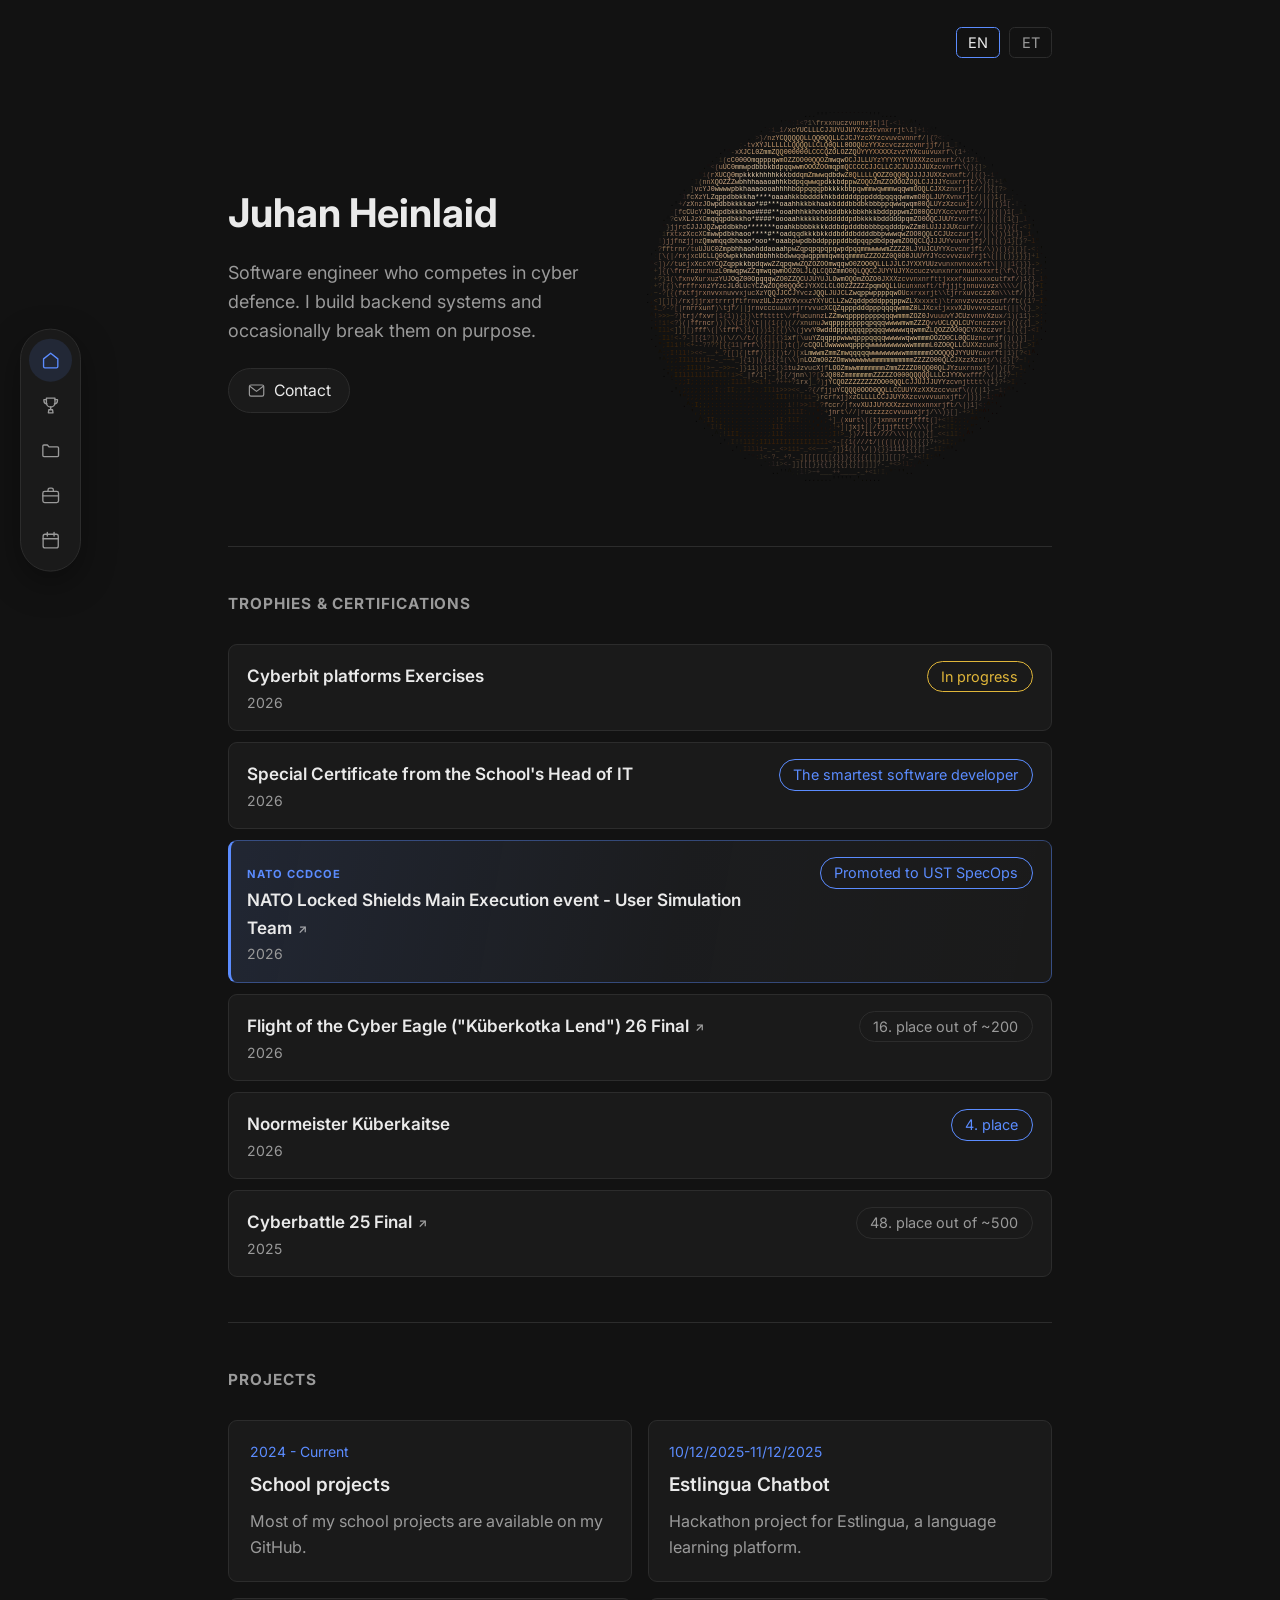
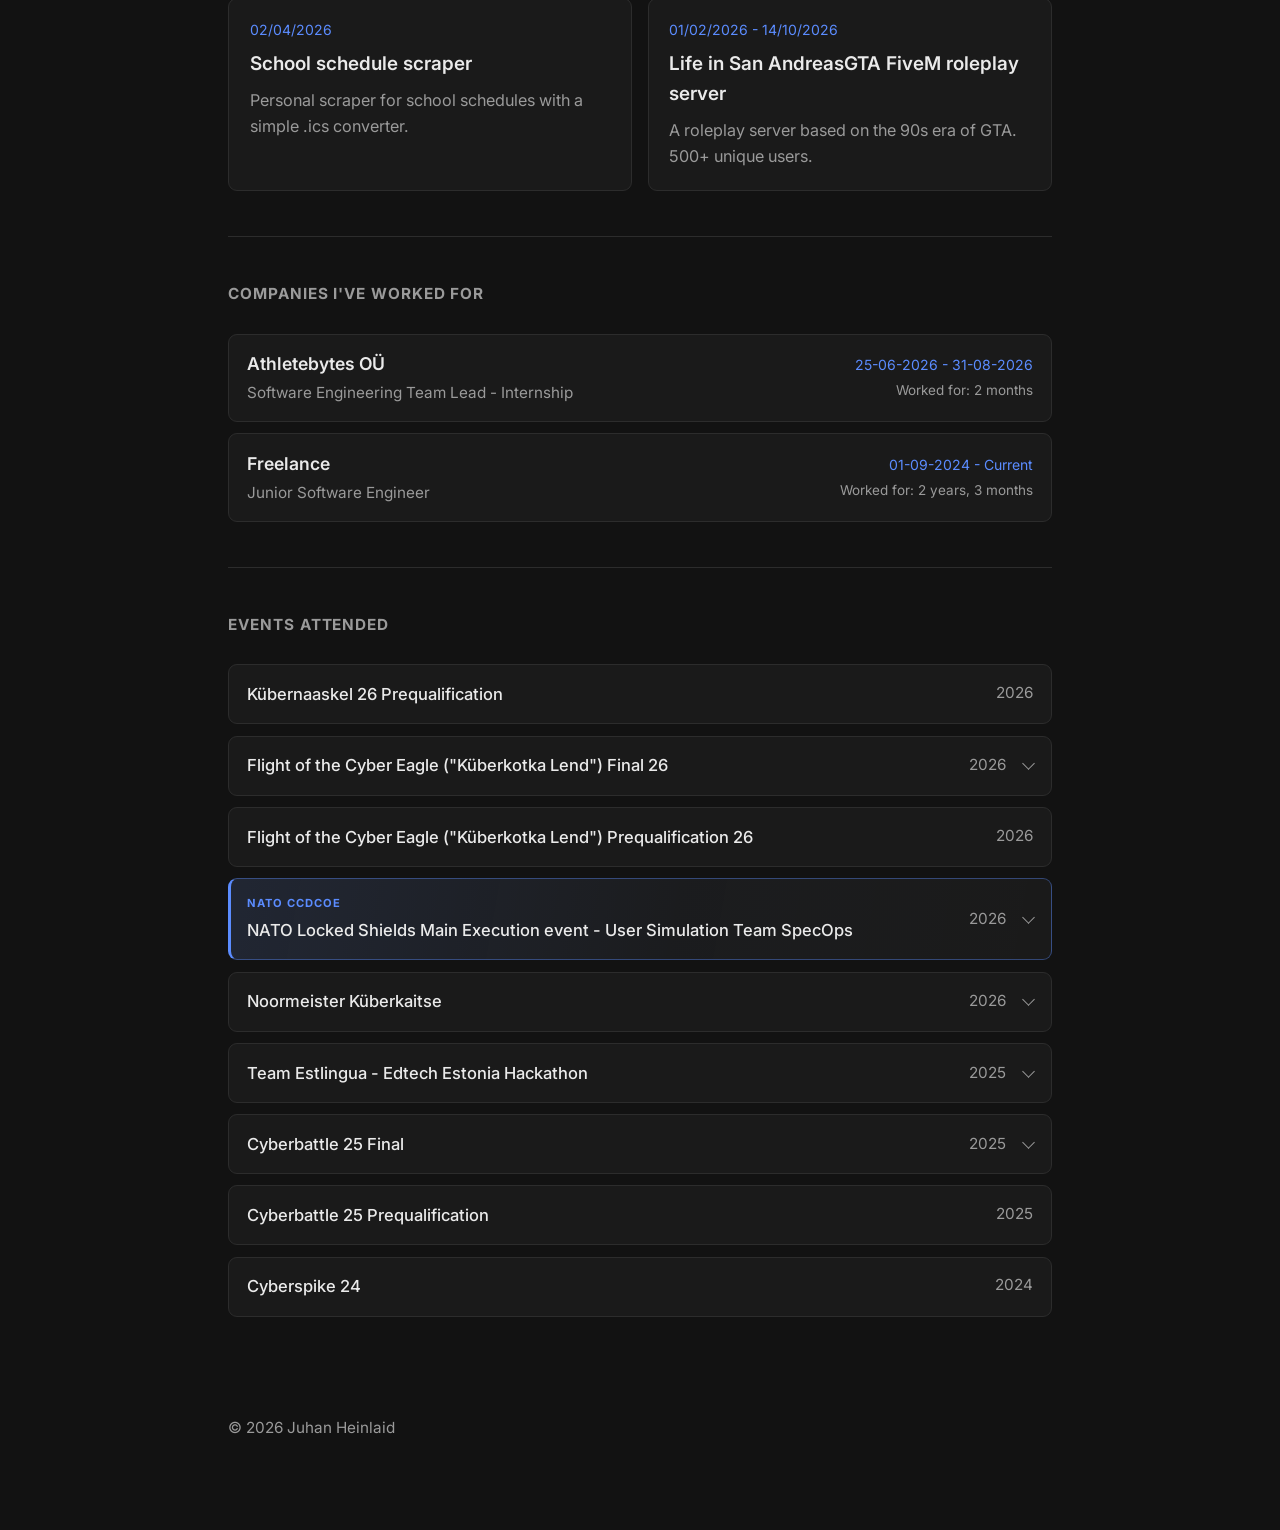
==== index.html @ 14b5ee4d "chore: Reorganizing the page for more appeal" ====
<!DOCTYPE html>
<html lang="en" id="html-root">
<head>
<meta charset="UTF-8">
<meta name="viewport" content="width=device-width, initial-scale=1.0">
<title>Juhan H Portfolio</title>
<link rel="preconnect" href="https://fonts.googleapis.com">
<link rel="preconnect" href="https://fonts.gstatic.com" crossorigin>
<link href="https://fonts.googleapis.com/css2?family=Inter:wght@400;500;600;700&display=swap" rel="stylesheet">
<link rel="stylesheet" href="style.css">
</head>
<body>

<nav class="rail" id="rail" aria-label="Sections">
  <a class="rail-link" id="rail-home" href="#sec-top" data-target="sec-top">
    <svg viewBox="0 0 24 24" fill="none" stroke="currentColor" stroke-width="1.5" stroke-linecap="round" stroke-linejoin="round" aria-hidden="true"><path d="M4 10.4 12 4l8 6.4V19a1.5 1.5 0 0 1-1.5 1.5h-13A1.5 1.5 0 0 1 4 19z"/></svg>
  </a>
  <a class="rail-link" id="rail-trophies" href="#sec-trophies" data-target="sec-trophies">
    <svg viewBox="0 0 24 24" fill="none" stroke="currentColor" stroke-width="1.5" stroke-linecap="round" stroke-linejoin="round" aria-hidden="true"><path d="M7.2 4h9.6v5.1a4.8 4.8 0 0 1-9.6 0z"/><path d="M7.2 5.6H4.4v1.3a3.4 3.4 0 0 0 3.4 3.4M16.8 5.6h2.8v1.3a3.4 3.4 0 0 1-3.4 3.4"/><path d="M12 13.9v3.1M9.4 20.4l.5-3.4h4.2l.5 3.4z"/></svg>
  </a>
  <a class="rail-link" id="rail-projects" href="#sec-projects" data-target="sec-projects">
    <svg viewBox="0 0 24 24" fill="none" stroke="currentColor" stroke-width="1.5" stroke-linecap="round" stroke-linejoin="round" aria-hidden="true"><path d="M3.2 7.2A1.2 1.2 0 0 1 4.4 6h3.9l1.8 2.2h9.5a1.2 1.2 0 0 1 1.2 1.2v8.4a1.2 1.2 0 0 1-1.2 1.2H4.4a1.2 1.2 0 0 1-1.2-1.2z"/></svg>
  </a>
  <a class="rail-link" id="rail-companies" href="#sec-companies" data-target="sec-companies">
    <svg viewBox="0 0 24 24" fill="none" stroke="currentColor" stroke-width="1.5" stroke-linecap="round" stroke-linejoin="round" aria-hidden="true"><rect x="3.2" y="7.6" width="17.6" height="12.6" rx="2"/><path d="M9 7.6V6a2 2 0 0 1 2-2h2a2 2 0 0 1 2 2v1.6M3.2 12.6h17.6"/></svg>
  </a>
  <a class="rail-link" id="rail-events" href="#sec-events" data-target="sec-events">
    <svg viewBox="0 0 24 24" fill="none" stroke="currentColor" stroke-width="1.5" stroke-linecap="round" stroke-linejoin="round" aria-hidden="true"><rect x="3.5" y="5.2" width="17" height="15.3" rx="2.2"/><path d="M3.5 10.2h17M8.2 3.2v4M15.8 3.2v4"/></svg>
  </a>
</nav>

<div class="wrap">
  <div class="lang-switch">
    <button id="btn-en" class="active" onclick="setLang('en')">EN</button>
    <button id="btn-et" onclick="setLang('et')">ET</button>
  </div>

  <header id="sec-top">
    <div class="header-text">
      <h1 id="name">Juhan Heinlaid</h1>
      <p id="bio"></p>
      <a id="header-email" href="mailto:jheinlaid@proton.me">
        <svg viewBox="0 0 24 24" fill="none" stroke="currentColor" stroke-width="1.5" stroke-linecap="round" stroke-linejoin="round" aria-hidden="true"><rect x="3" y="5" width="18" height="14" rx="2"/><path d="m4 7 8 6 8-6"/></svg>
        Contact
      </a>
    </div>
    <pre class="pluto" id="pluto-art" aria-hidden="true"></pre>
  </header>

  <section id="sec-trophies">
    <h2 id="label-trophies"></h2>
    <div class="trophy-list" id="trophies"></div>
  </section>

  <section id="sec-projects">
    <h2 id="label-projects"></h2>
    <div class="project-grid" id="projects"></div>
  </section>

  <section id="sec-companies">
    <h2 id="label-companies"></h2>
    <div class="company-list" id="companies"></div>
  </section>

  <section id="sec-events">
    <h2 id="label-events"></h2>
    <ul class="event-list" id="events"></ul>
  </section>

  <footer>
    <span id="footer-text"></span>
  </footer>
</div>

<script src="pluto-art.js"></script>
<div class="hover-preview" id="hover-preview"></div>

<div class="modal-overlay" id="modal-overlay">
  <div class="modal-box">
    <button class="modal-close" id="modal-close" aria-label="Close">&times;</button>
    <div class="date" id="modal-date"></div>
    <h3 id="modal-title"></h3>
    <div class="tag-row" id="modal-tags"></div>
    <p id="modal-details"></p>
    <div class="modal-shots" id="modal-shots" hidden></div>
    <div class="modal-discord" id="modal-discord" hidden>
      <div class="discord-heading">
        <div>
          <h4 id="label-discord"></h4>
          <p id="discord-status" class="discord-status">Loading server status...</p>
        </div>
        <span class="discord-live" id="discord-live"><span class="status-dot"></span> LIVE</span>
      </div>
      <div class="discord-stats" aria-live="polite">
        <div class="discord-stat">
          <span class="discord-stat-label" id="label-members"></span>
          <strong id="discord-members">--</strong>
        </div>
        <div class="discord-stat">
          <span class="discord-stat-label" id="label-online"></span>
          <strong id="discord-online">--</strong>
        </div>
      </div>
      <a class="discord-join" id="discord-join" href="#" target="_blank" rel="noopener" hidden></a>
    </div>
    <div class="modal-links">
      <a href="#" class="modal-link" id="modal-link" target="_blank" rel="noopener"></a>
      <a href="#" class="modal-link" id="modal-ucp-link" target="_blank" rel="noopener" style="display:none"></a>
    </div>
  </div>
</div>

<script>
const content = {
  en: {
    bio: "Software engineer who competes in cyber defence. I build backend systems and occasionally break them on purpose.",
    labels: {
      projects: "Projects",
      menu: "Sections",
      home: "Home",
      discord: "Life in San Andreas Discord",
      members: "Members",
      online: "Online now",
      joinDiscord: "Join the Discord ->",
      events: "Events attended",
      tags: "Tags:",
      trophies: "Trophies & certifications",
      companies: "Companies I've worked for",
      workedFor: "Worked for",
      year: "year",
      years: "years",
      month: "month",
      months: "months",
      lessThanMonth: "Less than a month"
    },
    projects: [
      { date: "2024 - Current", name: "School projects", desc: "Most of my school projects are available on my GitHub.",
        preview: "Click here to learn more",
        details: "Check out my GitHub for a list of my school projects, which range from web apps to C# applications and much more.",
        tags: ["C#", "ASP.NET", "MAUI", "JavaScript","HTML", "MariaDB", "SQL"],
        link: "https://github.com/pluuto960" },

      { date: "10/12/2025-11/12/2025", name: "Estlingua Chatbot", desc: "Hackathon project for Estlingua, a language learning platform.",
        preview: "Click here to learn more",
        details: "A project I worked on during a hackathon for Estlingua, a language learning platform. We built a chatbot that helps users practice their language skills in a conversational manner.",
        tags: ["AI", "Chatbot", "Hackathon"],
        link: "" },

      { date: "02/04/2026", name: "School schedule scraper", desc: "Personal scraper for school schedules with a simple .ics converter.",
        preview: "Click here to learn more",
        details: "A personal project where I built a scraper to extract school schedules and convert them into .ics format for easy calendar integration. For privacy reasons, I cannot provide a link to the project.",
        tags: ["C#", "HTML", "Playwright", "Web Scraping"],
        images: ["images/scraper-1.png", "images/scraper-2.png", "images/scraper-3.png"],
        link: "" },
      { date: "01/02/2026 - 14/10/2026", name: "Life in San AndreasGTA FiveM roleplay server", desc: "A roleplay server based on the 90s era of GTA. 500+ unique users. ",
        preview: "Click here to learn more",
        details: "A roleplay server based on the 90s era of GTA. With over 100+ custom scripts and a whopping 500+ playerbase. This server was made to create a experience not seen before in the Estonian GTA roleplay community. The server is still in development and is currently in closed beta.",
        tags: ["Lua", "SQL", "ESX", "FiveM", "Webmin", "HeidiSQL", "MariaDB", "Json", "IaaS"],
        link: "", ucpLink: "https://lsarp.ee", discord: true }
    ],
    events: [
      { name: "Cyberspike 24", date: "2024",
        details: "" },
      { name: "Cyberbattle 25 Prequalification", date: "2025",
        details: "" },
      { name: "Cyberbattle 25 Final", date: "2025",
        details: "Finished in 48th place in the final. <a href=\"https://ctftech.com/telia-cyber-battle-of-estonia-x-cyberspike-2025-delivered-excitement-and-top-level-competition/\" target=\"_blank\" rel=\"noopener\">Event write-up<span class=\"ext\" aria-hidden=\"true\">&#8599;</span></a>" },
      { name: "Team Estlingua - Edtech Estonia Hackathon", date: "2025",
        details: "Built the Estlingua chatbot with the team during the hackathon - see the project above." },
      { name: "Noormeister Küberkaitse", date: "2026",
        details: "The competition ran over two days. 10 teams took part in both the attack day and the defence day. Internet access was allowed on the attack day, while the defence day simulated a \"blackout\" situation. My classmate and I - both of us developers by training - <strong>finished in 4th place</strong>. Our school only covers cyber security at a minimal level, so we were really happy with how much we had taught ourselves for this competition and how well we managed to put it into practice. (And with how we schooled the students from the other Tallinn school :D)" },
      { name: "NATO Locked Shields Main Execution event - User Simulation Team SpecOps", date: "2026",
        featured: true, badge: "NATO CCDCOE",
        details: "Took part in the main execution event as part of the User Simulation Team and was promoted to UST SpecOps. <a href=\"https://ccdcoe.org/exercises/locked-shields/\" target=\"_blank\" rel=\"noopener\">Official site<span class=\"ext\" aria-hidden=\"true\">&#8599;</span></a>" },
      { name: "Flight of the Cyber Eagle (\"Küberkotka Lend\") Prequalification 26", date: "2026",
        details: "" },
      { name: "Flight of the Cyber Eagle (\"Küberkotka Lend\") Final 26", date: "2026",
        details: "Finished in 16th place in the final. <a href=\"https://www.cr14.ee/et/insights/the-eagle-has-landed-cr14-hosts-first-ever-flight-of-the-cyber-eagle-finale/\" target=\"_blank\" rel=\"noopener\">Event write-up<span class=\"ext\" aria-hidden=\"true\">&#8599;</span></a>" },
      { name: "Kübernaaskel 26 Prequalification", date: "2026",
        details: "" }
    ],
    trophies: [
      { year: "2025", name: "Cyberbattle 25 Final", result: "48. place out of ~500",
        link: "https://ctftech.com/telia-cyber-battle-of-estonia-x-cyberspike-2025-delivered-excitement-and-top-level-competition/" },
      { year: "2026", name: "Noormeister Küberkaitse", result: "4. place" },
      { year: "2026", name: "Flight of the Cyber Eagle (\"Küberkotka Lend\") 26 Final", result: "16. place out of ~200",
        link: "https://www.cr14.ee/et/insights/the-eagle-has-landed-cr14-hosts-first-ever-flight-of-the-cyber-eagle-finale/" },
      { year: "2026", name: "NATO Locked Shields Main Execution event - User Simulation Team", result: "Promoted to UST SpecOps", highlight: true, featured: true, badge: "NATO CCDCOE",
        link: "https://ccdcoe.org/exercises/locked-shields/" },
      { year: "2026", name: "Special Certificate from the School's Head of IT", result: "The smartest software developer", highlight: true },
      { year: "2026", name: "Cyberbit platforms Exercises", result: "In progress", pending: true }
    ],
    companies: [
      { name: "Freelance", role: "Junior Software Engineer", period: "01-09-2024 - Current", startDate: "2024-09-01" },
      { name: "Athletebytes OÜ", role: "Software Engineering Team Lead - Internship", period: "25-06-2026 - 31-08-2026", startDate: "2026-06-25", endDate: "2026-08-31" }
    ],
    footer: "© 2026 Juhan Heinlaid"
  },
  et: {
    bio: "Tarkvaraarendaja, kes võistleb küberkaitses. Ehitan backend süsteeme ja aeg-ajalt lõhun neid meelega.",
    labels: {
      projects: "Projektid",
      menu: "Sektsioonid",
      home: "Avaleht",
      discord: "Life in San Andreas Discord",
      members: "Liikmed",
      online: "Hetkel online",
      joinDiscord: "Liitu Discordiga ->",
      events: "Osaletud üritused",
      tags: "Sildid:",
      trophies: "Auhinnad ja sertifikaadid",
      companies: "Ettevõtted, kus olen töötanud",
      workedFor: "Töötanud",
      year: "aasta",
      years: "aastat",
      month: "kuu",
      months: "kuud",
      lessThanMonth: "Alla kuu"
    },
    projects: [
      { date: "2024 - Praegu", name: "Kooliprojektid", desc: "Enamik minu kooliprojekte on saadaval minu GitHubis.",
        preview: "Vajuta siia, et rohkem teada saada.",
        details: "Vaata minu GitHubi, kust leiad nimekirja minu kooliprojektidest, mis ulatuvad veebirakendustest C# rakendusteni ja veel palju muud.",
        tags: ["C#", "ASP.NET", "MAUI", "JavaScript","HTML", "MariaDB", "SQL"],
        link: "https://github.com/pluuto960" },

      { date: "10/12/2025-11/12/2025", name: "Estlingua vestlusrobot", desc: "Häkatoni projekt Estlingua jaoks, mis on keeleõppe platvorm.",
        preview: "Vajuta siia, et rohkem teada saada",
        details: "Projekt, millega töötasin häkatonil Estlingua jaoks, mis on keeleõppe platvorm. Ehitasime vestlusroboti, mis aitab kasutajatel harjutada oma keeleoskust vestluse vormis.",
        tags: ["AI", "Vestlusrobot", "Häkaton"],
        link: "" },

      { date: "02/04/2026", name: "Kooli tunniplaani scraper", desc: "Isiklik andmekraapija kooli tunniplaanide jaoks koos lihtsa .ics konverteriga.",
        preview: "Vajuta siia, et rohkem teada saada",
        details: "Isiklik projekt, kus ehitasin rakenduse kooli tunniplaanide väljavõtmiseks ja nende teisendamiseks .ics formaati, et need oleks lihtne kalendrisse lisada. Privaatsuse tõttu ei saa ma projekti linki jagada.",
        tags: ["C#", "HTML", "Playwright", "Veebi Scraper"],
        images: ["images/scraper-1.png", "images/scraper-2.png", "images/scraper-3.png"],
        link: "" },
      { date: "01/02/2026 - 14/10/2026", name: "Life in San Andreas GTA FiveM rollimänguserver", desc: "Rollimänguserver, mis põhineb GTA 90ndate ajastul. 500+ kasutajat.",
        preview: "Vajuta siia, et rohkem teada saada",
        details: "Rollimänguserver, mis põhineb GTA 90ndate ajastul. Üle 100 kohandatud skriptiga ja tervelt 500+ mängijaga kogukonnaga. Server loodi, et pakkuda kogemust, mida Eesti GTA rollimängu kogukonnas varem nähtud pole. Server on endiselt arenduses ja praegu suletud beetatestis.",
        tags: ["Lua", "SQL", "ESX", "FiveM", "Webmin", "HeidiSQL", "MariaDB", "Json", "Iaas"],
        link: "", ucpLink: "https://lsarp.ee", discord: true }
    ],
    events: [
      { name: "Cyberspike 24", date: "2024",
        details: "" },
      { name: "Cyberbattle 25 eelvoor", date: "2025",
        details: "" },
      { name: "Cyberbattle 25 finaal", date: "2025",
        details: "Saavutasin finaalis 48. koha. <a href=\"https://ctftech.com/telia-cyber-battle-of-estonia-x-cyberspike-2025-delivered-excitement-and-top-level-competition/\" target=\"_blank\" rel=\"noopener\">Ülevaade üritusest<span class=\"ext\" aria-hidden=\"true\">&#8599;</span></a>" },
      { name: "Team Estlingua - Edtech Estonia häkaton", date: "2025",
        details: "Ehitasime meeskonnaga häkatonil Estlingua vestlusroboti - vaata projekti ülalpool." },
      { name: "Noormeister Küberkaitse", date: "2026",
        details: "Võistlus koosnes kahest päevast. 10 Tiimi võtsid osa nii ründepäeval kui ka kaitsepäeval. Ründepäeval oli lubatud interneti kasutamine, kuid kaitsepäeval simuleeriti \"blackout\" olukorda. Mina ja mu kursusekaaslane kes on hariduselt arendajad <strong>saavutasime 4. koha</strong>. Kuna koolis me küberturvet õpime minimaalselt siis olime väga rahul sellega kui palju me olime ise juurde õppinud selle võistluse jaoks ning kuidas me suutsime seda praktiseerida. (Ning kuidas me teisele Tallinna kooli õpilastele pähe tegime :D)" },
      { name: "NATO Locked Shields Main execution - kasutajasimulatsiooni meeskonna SpecOps", date: "2026",
        featured: true, badge: "NATO CCDCOE",
        details: "Osalesin põhiharjutusel kasutajasimulatsiooni meeskonnas ja mind ülendati UST SpecOpsi." },
      { name: "Küberkotka Lend eelvoor 26", date: "2026",
        details: "" },
      { name: "Küberkotka Lend finaal 26", date: "2026",
        details: "Saavutasin finaalis 16. koha. <a href=\"https://www.cr14.ee/et/insights/the-eagle-has-landed-cr14-hosts-first-ever-flight-of-the-cyber-eagle-finale/\" target=\"_blank\" rel=\"noopener\">Ülevaade üritusest<span class=\"ext\" aria-hidden=\"true\">&#8599;</span></a>" },
      { name: "Kübernaaskel eelvoor 26", date: "2026",
        details: "" }
    ],
    trophies: [
      { year: "2025", name: "Cyberbattle 25 finaal", result: "48. koht ~500 seast",
        link: "https://ctftech.com/telia-cyber-battle-of-estonia-x-cyberspike-2025-delivered-excitement-and-top-level-competition/" },
      { year: "2026", name: "Noormeister Küberkaitse", result: "4. koht" },
      { year: "2026", name: "Küberkotka Lend 26 finaal", result: "16. koht ~200 seast",
        link: "https://www.cr14.ee/et/insights/the-eagle-has-landed-cr14-hosts-first-ever-flight-of-the-cyber-eagle-finale/" },
      { year: "2026", name: "NATO Locked Shields Main execution - kasutajasimulatsiooni meeskond", result: "Ülendatud UST SpecOpsi", highlight: true, featured: true, badge: "NATO CCDCOE",
        link: "https://ccdcoe.org/exercises/locked-shields/" },
      { year: "2026", name: "Kooli IT valdkonnajuhi eritunnistus", result: "Kõige nutikam tarkvaraarendaja", highlight: true },
      { year: "2026", name: "Cyberbit platvormi harjutused", result: "Pooleli", pending: true }
    ],
    companies: [
      { name: "Freelance", role: "Noorem Tarkvaraarendaja", period: "01-09-2024 - Praegu", startDate: "2024-09-01" },
      { name: "Athletebytes OÜ", role: "Tarkvaraarenduse meeskonnajuht - praktika", period: "25-06-2026 - 31-08-2026", startDate: "2026-06-25", endDate: "2026-08-31" }
    ],
    footer: "© 2026 Juhan Heinlaid"
  }
};

let currentLang = 'en';

function formatDuration(startDate, labels, endDate = new Date()){
  const start = new Date(`${startDate}T00:00:00`);
  let months = (endDate.getFullYear() - start.getFullYear()) * 12;
  months += endDate.getMonth() - start.getMonth();
  if(endDate.getDate() < start.getDate()) months -= 1;
  months = Math.max(0, months);

  const years = Math.floor(months / 12);
  const remainingMonths = months % 12;
  const duration = [];
  if(years) duration.push(`${years} ${years === 1 ? labels.year : labels.years}`);
  if(remainingMonths) duration.push(`${remainingMonths} ${remainingMonths === 1 ? labels.month : labels.months}`);
  return duration.join(', ') || labels.lessThanMonth;
}

const DISCORD_GUILD_ID = '1475890268900298755';
const DISCORD_INVITE_URL = 'https://discord.gg/vkQ5PJGsrm';
const DISCORD_API_URL = 'https://discord.com/api/v10/invites/vkQ5PJGsrm?with_counts=true';

function setDiscordText(key, value){
  document.getElementById(key).textContent = value;
}

function renderDiscordLabels(labels){
  setDiscordText('label-discord', labels.discord);
  setDiscordText('label-members', labels.members);
  setDiscordText('label-online', labels.online);
  const join = document.getElementById('discord-join');
  join.textContent = labels.joinDiscord;
}

async function loadDiscordStatus(){
  const members = document.getElementById('discord-members');
  const online = document.getElementById('discord-online');
  const status = document.getElementById('discord-status');
  const live = document.getElementById('discord-live');
  const join = document.getElementById('discord-join');

  if(DISCORD_INVITE_URL){
    join.href = DISCORD_INVITE_URL;
    join.hidden = false;
  }

  if(!DISCORD_GUILD_ID){
    members.textContent = '--';
    online.textContent = '--';
    live.hidden = true;
    status.textContent = currentLang === 'et'
      ? 'Lisa serveri ID, et näha reaalajas statistikat.'
      : 'Add the server ID to show live statistics.';
    return;
  }

  try {
    const response = await fetch(DISCORD_API_URL);
    if(!response.ok) throw new Error('Discord widget unavailable');
    const data = await response.json();
    members.textContent = data.approximate_member_count ?? '--';
    online.textContent = data.approximate_presence_count ?? '--';
    status.textContent = data.guild?.name || 'Life in San Andreas';
    live.hidden = false;
  } catch(error) {
    members.textContent = '--';
    online.textContent = '--';
    live.hidden = true;
    status.textContent = currentLang === 'et'
      ? 'Discordi statistika pole hetkel saadaval.'
      : 'Discord statistics are currently unavailable.';
  }
}

function render(lang){
  const c = content[lang];
  currentLang = lang;

  document.getElementById('html-root').setAttribute('lang', lang);
  document.getElementById('bio').textContent = c.bio;

  document.getElementById('label-projects').textContent = c.labels.projects;
  document.getElementById('label-events').textContent = c.labels.events;
  document.getElementById('label-trophies').textContent = c.labels.trophies;
  document.getElementById('label-companies').textContent = c.labels.companies;
  document.getElementById('footer-text').textContent = c.footer;
  renderDiscordLabels(c.labels);
  document.getElementById('rail').setAttribute('aria-label', c.labels.menu);
  [['home', c.labels.home], ['trophies', c.labels.trophies], ['projects', c.labels.projects],
   ['companies', c.labels.companies], ['events', c.labels.events]].forEach(([key, label]) => {
    const link = document.getElementById(`rail-${key}`);
    link.dataset.label = label;
    link.setAttribute('aria-label', label);
  });

  document.getElementById('projects').innerHTML = c.projects.map((p, i) => `
    <div class="project-box" data-index="${i}">
      <div class="date">${p.date}</div>
      <h3>${p.name}</h3>
      <p>${p.desc}</p>
    </div>
  `).join('');

  document.getElementById('events').innerHTML = [...c.events].reverse().map(e => {
    const badge = e.badge ? `<span class="event-badge">${e.badge}</span>` : '';
    const head = `<span class="event-head">${badge}<span class="event-name">${e.name}</span></span><span class="event-date">${e.date}</span>`;
    const cls = `event-item${e.featured ? ' is-featured' : ''}`;
    if(!e.details) return `<li class="${cls} event-plain">${head}</li>`;
    return `
      <li class="${cls}">
        <details>
          <summary>${head}<span class="event-chevron" aria-hidden="true"></span></summary>
          <p class="event-details">${e.details}</p>
        </details>
      </li>
    `;
  }).join('');

  document.getElementById('trophies').innerHTML = [...c.trophies].reverse().map(t => {
    const rank = parseInt(t.result, 10);
    const top = !t.pending && (t.highlight || (Number.isFinite(rank) && rank <= 10));
    const tag = t.link ? 'a' : 'div';
    const attrs = t.link ? ` href="${t.link}" target="_blank" rel="noopener"` : '';
    const ext = t.link ? '<span class="ext" aria-hidden="true">&#8599;</span>' : '';
    return `
      <${tag} class="trophy-row${t.link ? ' is-link' : ''}${t.featured ? ' is-featured' : ''}"${attrs}>
        <div class="trophy-main">
          ${t.badge ? `<span class="trophy-badge">${t.badge}</span>` : ''}
          <span class="trophy-name">${t.name}${ext}</span>
          <span class="trophy-year">${t.year}</span>
        </div>
        <span class="trophy-result${t.pending ? ' is-pending' : (top ? ' is-top' : '')}">${t.result}</span>
      </${tag}>
    `;
  }).join('');

  document.getElementById('companies').innerHTML = [...c.companies].reverse().map(co => `
    <div class="company-box">
      <div class="company-info">
        <span class="company-name">${co.name}</span>
        <span class="role">${co.role}</span>
      </div>
      <div class="company-meta">
        <span class="period">${co.period}</span>
        <span class="duration">${c.labels.workedFor}: ${formatDuration(co.startDate, c.labels, co.endDate ? new Date(`${co.endDate}T00:00:00`) : new Date())}</span>
      </div>
    </div>
  `).join('');

  // hide the modal/tooltip in case the language changes while one is open
  closeModal();
  hidePreview();
}

function setLang(lang){
  document.getElementById('btn-en').classList.toggle('active', lang === 'en');
  document.getElementById('btn-et').classList.toggle('active', lang === 'et');
  render(lang);
}

/* ---------------- hover preview ----------------
   Follows the cursor, flips at the viewport edges and stays clamped inside it.
   Positions are written as a transform, batched into one rAF per frame, so a
   fast pointer never forces a synchronous layout. All of it is plain CSS
   pixels - which is why the page scales through the root font-size rather than
   `zoom`, whose scaled coordinate space used to drag the box off target. */
const previewEl = document.getElementById('hover-preview');
const projectsEl = document.getElementById('projects');

const PREVIEW_GAP = 0.75;   // rem between cursor and box
const PREVIEW_EDGE = 0.5;   // rem between box and viewport edge

let previewIndex = null;    // data-index currently being previewed
let previewFrame = 0;
let pointerX = 0;
let pointerY = 0;

function rem(value){
  return value * parseFloat(getComputedStyle(document.documentElement).fontSize);
}

function hidePreview(){
  previewIndex = null;
  previewEl.classList.remove('is-visible');
  if(previewFrame){
    cancelAnimationFrame(previewFrame);
    previewFrame = 0;
  }
}

function placePreview(){
  if(previewIndex === null) return;

  const gap = rem(PREVIEW_GAP);
  const edge = rem(PREVIEW_EDGE);
  const w = previewEl.offsetWidth;
  const h = previewEl.offsetHeight;
  const vw = document.documentElement.clientWidth;
  const vh = document.documentElement.clientHeight;

  // sit below-right of the cursor, flipping to the other side when it overflows
  let x = pointerX + gap;
  let y = pointerY + gap;
  if(x + w + edge > vw) x = pointerX - gap - w;
  if(y + h + edge > vh) y = pointerY - gap - h;

  // a box with no room on either side still stays fully on screen
  x = Math.min(Math.max(x, edge), Math.max(edge, vw - w - edge));
  y = Math.min(Math.max(y, edge), Math.max(edge, vh - h - edge));

  previewEl.style.transform = `translate3d(${Math.round(x)}px, ${Math.round(y)}px, 0)`;
}

function queuePreview(){
  if(previewFrame) return;
  previewFrame = requestAnimationFrame(() => {
    previewFrame = 0;
    placePreview();
  });
}

function showPreview(box){
  const project = content[currentLang].projects[box.dataset.index];
  if(!project){ hidePreview(); return; }

  if(box.dataset.index !== previewIndex){
    previewIndex = box.dataset.index;
    const tags = project.tags || [];
    previewEl.innerHTML = `
      <div class="preview-text">${project.preview || project.desc}</div>
      ${tags.length ? `
        <div class="preview-tags-label">${content[currentLang].labels.tags}</div>
        <div class="tag-row">${tags.map(t => `<span class="tag">${t}</span>`).join('')}</div>
      ` : ''}
    `;
    placePreview();                 // place it before it fades in, not after
    previewEl.classList.add('is-visible');
    return;
  }
  queuePreview();
}

if(window.matchMedia('(hover: hover) and (pointer: fine)').matches){
  projectsEl.addEventListener('pointermove', (e) => {
    if(e.pointerType !== 'mouse'){ hidePreview(); return; }
    pointerX = e.clientX;
    pointerY = e.clientY;
    const box = e.target.closest('.project-box');
    if(box) showPreview(box);
    else hidePreview();
  });
  projectsEl.addEventListener('pointerleave', hidePreview);
  window.addEventListener('scroll', hidePreview, { passive: true });
  window.addEventListener('resize', hidePreview);
  window.addEventListener('blur', hidePreview);
}

/* ---------------- project detail modal ---------------- */
const modalOverlay = document.getElementById('modal-overlay');

function openModal(project){
  document.getElementById('modal-date').textContent = project.date;
  document.getElementById('modal-title').textContent = project.name;
  document.getElementById('modal-details').textContent = project.details || project.desc;
  const discordPanel = document.getElementById('modal-discord');
  discordPanel.hidden = !project.discord;
  if(project.discord) loadDiscordStatus();

  document.getElementById('modal-tags').innerHTML = (project.tags || [])
    .map(t => `<span class="tag">${t}</span>`).join('');

  const shotsEl = document.getElementById('modal-shots');
  const images = project.images || [];
  shotsEl.hidden = images.length === 0;
  shotsEl.innerHTML = images
    .map(src => `<img src="${src}" alt="${project.name}" loading="lazy">`).join('');

  const linkEl = document.getElementById('modal-link');
  if(project.link){
    linkEl.href = project.link;
    linkEl.textContent = 'View project →';
    linkEl.style.display = 'inline-block';
  } else {
    linkEl.style.display = 'none';
  }

  const ucpLinkEl = document.getElementById('modal-ucp-link');
  if(project.ucpLink){
    ucpLinkEl.href = project.ucpLink;
    ucpLinkEl.textContent = 'Open UCP →';
    ucpLinkEl.style.display = 'inline-block';
  } else {
    ucpLinkEl.style.display = 'none';
  }

  modalOverlay.classList.add('active');
  hidePreview();
}

function closeModal(){
  modalOverlay.classList.remove('active');
}

document.getElementById('projects').addEventListener('click', (e) => {
  const box = e.target.closest('.project-box');
  if(!box) return;
  const project = content[currentLang].projects[box.dataset.index];
  if(project) openModal(project);
});

document.getElementById('modal-close').addEventListener('click', closeModal);
modalOverlay.addEventListener('click', (e) => {
  if(e.target === modalOverlay) closeModal();
});
document.addEventListener('keydown', (e) => {
  if(e.key === 'Escape') closeModal();
});

/* ---------------- section rail ---------------- */
const railLinks = [...document.querySelectorAll('.rail-link')];
const railSections = railLinks
  .map(link => document.getElementById(link.dataset.target))
  .filter(Boolean);

function setActiveRail(id){
  railLinks.forEach(link => link.classList.toggle('is-active', link.dataset.target === id));
}

if('IntersectionObserver' in window){
  const railObserver = new IntersectionObserver((entries) => {
    const visible = entries.filter(e => e.isIntersecting);
    if(visible.length) setActiveRail(visible[0].target.id);
  }, { rootMargin: '-15% 0px -70% 0px' });
  railSections.forEach(section => railObserver.observe(section));
}
render('en');
</script>

</body>
</html>
---- style.css ----
:root{
  --bg: #121212;
  --surface: #1a1a1a;
  --border: #2c2c2c;
  --text: #eaeaea;
  --muted: #9a9a9a;
  --accent: #5b8cff;

  --wrap: 48.75rem;        /* 780px at the base root size */
  --gutter: 1.5rem;
  --radius: 0.5rem;
  --pill: 999px;
}

/* Global UI scale. */
html{
  font-size: 100%;                       /* ~16px */
  scroll-behavior: smooth;
}
@media (min-width: 75rem){               /* >= 1200px */
  html{ font-size: 112.5%; }             /* ~18px */
}
@media (min-width: 112.5rem){            /* >= 1800px */
  html{ font-size: 125%; }               /* ~20px - matches the old zoom: 1.25 */
}

*{ box-sizing: border-box; margin: 0; padding: 0; }

body{
  background: var(--bg);
  color: var(--text);
  font-family: 'Inter', system-ui, sans-serif;
  font-size: 1rem;
  line-height: 1.6;
  padding: 0 0 5rem;
}
a{ color: var(--accent); }
.wrap{ max-width: var(--wrap); margin: 0 auto; padding: 0 var(--gutter); }

section{ padding: 2.5rem 0; border-top: 1px solid var(--border); scroll-margin-top: 1.5rem; }
section h2{
  font-size: 0.85rem;
  text-transform: uppercase;
  letter-spacing: 0.06em;
  color: var(--muted);
  margin-bottom: 1.5rem;
}

/* ---------------- floating section rail ---------------- */
.rail{
  position: fixed;
  left: 1.125rem;
  top: 50%;
  transform: translateY(-50%);
  z-index: 220;
  display: flex;
  flex-direction: column;
  gap: 0.125rem;
  padding: 0.5rem 0.4375rem;
  background: var(--surface);
  border: 1px solid var(--border);
  border-radius: var(--pill);
  box-shadow: 0 0.625rem 1.875rem rgba(0,0,0,0.35);
}
.rail-link{
  position: relative;
  width: 2.375rem;
  height: 2.375rem;
  display: flex;
  align-items: center;
  justify-content: center;
  border-radius: 50%;
  color: var(--muted);
  text-decoration: none;
  transition: color 0.15s ease, background 0.15s ease;
}
.rail-link svg{ width: 1.1875rem; height: 1.1875rem; display: block; }
.rail-link:hover{ color: var(--text); background: rgba(255,255,255,0.05); }
.rail-link:focus-visible{ outline: 1px solid var(--accent); outline-offset: -2px; }
.rail-link.is-active{ color: var(--accent); background: rgba(91,140,255,0.12); }

/* label tooltip */
.rail-link::after{
  content: attr(data-label);
  position: absolute;
  left: calc(100% + 0.75rem);
  top: 50%;
  transform: translateY(-50%) translateX(-0.25rem);
  padding: 0.3125rem 0.6875rem;
  background: var(--surface);
  border: 1px solid var(--border);
  border-radius: 0.375rem;
  font-size: 0.78rem;
  color: var(--text);
  white-space: nowrap;
  opacity: 0;
  pointer-events: none;
  transition: opacity 0.15s ease, transform 0.15s ease;
}
.rail-link:hover::after,
.rail-link:focus-visible::after{
  opacity: 1;
  transform: translateY(-50%) translateX(0);
}

/* not enough side room: dock the rail horizontally at the bottom */
@media (max-width: 74.9375rem){          /* < 1200px */
  .rail{
    left: 50%;
    top: auto;
    bottom: 1rem;
    transform: translateX(-50%);
    flex-direction: row;
    padding: 0.4375rem 0.5rem;
  }
  .rail-link::after{
    left: 50%;
    top: auto;
    bottom: calc(100% + 0.625rem);
    transform: translateX(-50%) translateY(0.25rem);
  }
  .rail-link:hover::after,
  .rail-link:focus-visible::after{ transform: translateX(-50%) translateY(0); }
  body{ padding-bottom: 6.875rem; }
}
@media (hover: none){
  .rail-link::after{ display: none; }
}

@media (prefers-reduced-motion: reduce){
  html{ scroll-behavior: auto; }
  .rail-link,
  .rail-link::after,
  .hover-preview{ transition: none; }
}

/* ---------------- language switch ---------------- */
.lang-switch{
  display: flex;
  justify-content: flex-end;
  gap: 0.5rem;
  padding: 1.5rem 0 0;
}
.lang-switch button{
  background: none;
  border: 1px solid var(--border);
  color: var(--muted);
  font-family: inherit;
  font-size: 0.8125rem;
  padding: 0.3125rem 0.625rem;
  border-radius: 0.3125rem;
  cursor: pointer;
}
.lang-switch button.active{
  color: var(--text);
  border-color: var(--accent);
}

/* ---------------- header / bio ---------------- */
header{
  padding: 3rem 0 3.5rem;
  display: flex;
  align-items: center;
  justify-content: space-between;
  gap: 2rem;
}
.header-text{ flex: 1 1 0; min-width: 0; }

/* ASCII Pluto: 100 columns wide, so width = 100 * 0.6em. Sized in rem so it
   scales with the page; shrinks on narrow screens so it never overflows. */
.pluto{
  flex: 0 0 auto;
  margin: 0;
  font: 0.375rem/1.1 ui-monospace, 'SFMono-Regular', Menlo, Consolas, 'Liberation Mono', monospace;
  letter-spacing: 0;
  font-variant-ligatures: none;
  color: var(--text);
  user-select: none;
  white-space: pre;
}
.pluto i{ font-style: normal; }
@media (max-width: 45rem){
  header{ flex-direction: column; align-items: flex-start; gap: 2rem; }
  .pluto{ font-size: min(0.375rem, calc((100vw - 3rem) / 60)); align-self: center; }
}
header h1{
  font-size: 2.2rem;
  font-weight: 700;
  margin-bottom: 0.75rem;
}
header p{
  color: var(--muted);
  max-width: 35rem;
  font-size: 1rem;
}
#header-email{
  display: inline-flex;
  align-items: center;
  gap: 0.4375rem;
  margin-top: 1.25rem;
  padding: 0.5rem 1rem;
  border: 1px solid var(--border);
  border-radius: var(--pill);
  background: var(--surface);
  color: var(--text);
  font-size: 0.875rem;
  text-decoration: none;
  transition: border-color 0.15s ease, color 0.15s ease;
}
#header-email svg{ width: 1.0625rem; height: 1.0625rem; color: var(--muted); transition: color 0.15s ease; }
#header-email:hover{ border-color: var(--accent); color: var(--accent); }
#header-email:hover svg{ color: var(--accent); }

/* ---------------- projects ---------------- */
.project-grid{
  display: grid;
  grid-template-columns: repeat(2, 1fr);
  gap: 0.875rem;
}
@media (max-width: 35rem){
  .project-grid{ grid-template-columns: 1fr; }
}
.project-box{
  border: 1px solid var(--border);
  background: var(--surface);
  border-radius: var(--radius);
  padding: 1.125rem;
  cursor: pointer;
  transition: border-color 0.15s ease;
}
.project-box:hover{ border-color: var(--accent); }
.project-box .date{
  font-size: 0.78rem;
  color: var(--accent);
  margin-bottom: 0.375rem;
}
.project-box h3{
  font-size: 1.05rem;
  font-weight: 600;
  margin-bottom: 0.5rem;
}
.project-box p{
  font-size: 0.9rem;
  color: var(--muted);
}

/* ---------------- discord panel ---------------- */
.discord-heading{
  display: flex;
  justify-content: space-between;
  align-items: flex-start;
  gap: 1.25rem;
  margin-bottom: 1.25rem;
}
.discord-heading h2{ margin-bottom: 0.375rem; }
.discord-heading h4{
  font-size: 0.85rem;
  text-transform: uppercase;
  letter-spacing: 0.06em;
  color: var(--muted);
  margin-bottom: 0.375rem;
}
.discord-status{
  color: var(--muted);
  font-size: 0.85rem;
}
.discord-live{
  display: flex;
  align-items: center;
  gap: 0.4375rem;
  color: #72d69a;
  font-size: 0.72rem;
  font-weight: 700;
  letter-spacing: 0.08em;
  white-space: nowrap;
}
.status-dot{
  width: 0.4375rem;
  height: 0.4375rem;
  background: #72d69a;
  border-radius: 50%;
  box-shadow: 0 0 0 0.25rem rgba(114,214,154,0.12);
}
.discord-stats{
  display: grid;
  grid-template-columns: repeat(2, minmax(0, 1fr));
  gap: 0.75rem;
}
.discord-stat{
  border: 1px solid var(--border);
  background: var(--surface);
  border-radius: var(--radius);
  padding: 1.125rem;
}
.discord-stat-label{
  display: block;
  color: var(--muted);
  font-size: 0.8rem;
  margin-bottom: 0.25rem;
}
.discord-stat strong{
  font-size: 1.7rem;
  font-weight: 600;
}
.discord-join{
  display: inline-block;
  margin-top: 1rem;
  font-size: 0.88rem;
}
.modal-discord{
  border-top: 1px solid var(--border);
  padding-top: 1.125rem;
  margin-top: 1.25rem;
}
@media (max-width: 26.25rem){
  .discord-heading{ flex-direction: column; gap: 0.5rem; }
}

/* ---------------- hover preview that follows the cursor ---------------- */
.hover-preview{
  position: fixed;
  left: 0;
  top: 0;
  z-index: 250;
  width: max-content;
  max-width: 17rem;
  background: var(--surface);
  border: 1px solid var(--accent);
  border-radius: var(--radius);
  padding: 0.625rem 0.75rem;
  font-size: 0.82rem;
  color: var(--text);
  pointer-events: none;
  box-shadow: 0 0.375rem 1.125rem rgba(0,0,0,0.4);
  opacity: 0;
  visibility: hidden;
  will-change: transform;
  transition: opacity 0.12s ease;
}
.hover-preview.is-visible{
  opacity: 1;
  visibility: visible;
}
.hover-preview .preview-tags-label{
  margin-top: 0.5rem;
  font-size: 0.72rem;
  color: var(--accent);
}
.hover-preview .tag-row{
  display: flex;
  flex-wrap: wrap;
  gap: 0.3125rem;
  margin-top: 0.3125rem;
}
.hover-preview .tag{
  font-size: 0.7rem;
  border: 1px solid var(--border);
  border-radius: var(--pill);
  padding: 0.125rem 0.5rem;
  color: var(--muted);
}
@media (hover: none), (pointer: coarse){
  .hover-preview{ display: none; }
}

/* ---------------- project detail modal ---------------- */
.modal-overlay{
  position: fixed;
  inset: 0;
  background: rgba(0,0,0,0.6);
  display: none;
  align-items: center;
  justify-content: center;
  padding: 1.5rem;
  z-index: 300;
}
.modal-overlay.active{ display: flex; }
.modal-box{
  background: var(--surface);
  border: 1px solid var(--border);
  border-radius: 0.625rem;
  max-width: 30rem;
  width: 100%;
  padding: 1.75rem;
  position: relative;
  max-height: calc(100vh - 3rem);
  overflow-y: auto;
}
.modal-close{
  position: absolute;
  top: 0.875rem;
  right: 0.875rem;
  background: none;
  border: 1px solid var(--border);
  color: var(--muted);
  width: 1.75rem;
  height: 1.75rem;
  border-radius: 0.375rem;
  cursor: pointer;
  font-size: 0.9375rem;
  line-height: 1;
}
.modal-close:hover{ color: var(--text); border-color: var(--accent); }
.modal-box .date{
  font-size: 0.78rem;
  color: var(--accent);
  margin-bottom: 0.5rem;
}
.modal-box h3{
  font-size: 1.3rem;
  font-weight: 700;
  margin-bottom: 0.875rem;
  padding-right: 1.5rem;
}
.modal-box p{
  font-size: 0.92rem;
  color: var(--muted);
  margin-bottom: 1rem;
}
.modal-box .tag-row{
  display: flex;
  flex-wrap: wrap;
  gap: 0.5rem;
  margin-bottom: 1.125rem;
}
.modal-box .tag{
  font-size: 0.78rem;
  border: 1px solid var(--border);
  border-radius: var(--pill);
  padding: 0.1875rem 0.625rem;
  color: var(--muted);
}
.modal-shots{
  display: flex;
  flex-direction: column;
  align-items: center;
  gap: 0.625rem;
  margin-bottom: 1.125rem;
}
.modal-shots img{
  display: block;
  max-width: 100%;
  border: 1px solid var(--border);
  border-radius: var(--radius);
}
.modal-box .modal-link{
  font-size: 0.9rem;
  display: inline-block;
}
.modal-links{
  display: flex;
  flex-wrap: wrap;
  gap: 0.5rem 1rem;
}

/* ---------------- events ---------------- */
.event-list{ list-style: none; display: flex; flex-direction: column; gap: 0.625rem; }
.event-item{
  border: 1px solid var(--border);
  background: var(--surface);
  border-radius: var(--radius);
  font-size: 0.92rem;
  transition: border-color 0.15s ease;
}
.event-item.is-featured > details > summary,
.event-item.is-featured.event-plain,
.event-item.is-featured .event-details{ padding-left: 0.875rem; }
.event-item.is-featured{
  border-color: rgba(91,140,255,0.40);
  border-left: 3px solid var(--accent);
  background:
    linear-gradient(100deg, rgba(91,140,255,0.11), rgba(91,140,255,0.02) 55%, transparent),
    var(--surface);
}
.event-badge{ flex: 0 0 auto; }
.event-head{
  display: flex;
  align-items: center;
  gap: 0.25rem 0.625rem;
  flex-wrap: wrap;
  flex: 1 1 10rem;
  min-width: 0;
}
.event-item.event-plain{
  padding: 0.875rem 1rem;
  display: flex;
  justify-content: space-between;
  gap: 1rem;
  flex-wrap: wrap;
}
.event-item details > summary{
  padding: 0.875rem 1rem;
  display: flex;
  align-items: center;
  justify-content: space-between;
  gap: 0.625rem 1rem;
  flex-wrap: wrap;
  cursor: pointer;
  list-style: none;
}
.event-item details > summary::-webkit-details-marker{ display: none; }
.event-item details > summary:focus-visible{
  outline: 1px solid var(--accent);
  outline-offset: -1px;
  border-radius: var(--radius);
}
.event-item:not(.event-plain):hover{ border-color: var(--accent); }
.event-item .event-name{ font-weight: 500; flex: 1 1 auto; }
.event-item .event-date{ color: var(--muted); font-size: 0.85rem; white-space: nowrap; }
.event-chevron{
  width: 0.5rem;
  height: 0.5rem;
  border-right: 1.5px solid var(--muted);
  border-bottom: 1.5px solid var(--muted);
  transform: rotate(45deg);
  margin-bottom: 0.1875rem;
  flex: 0 0 auto;
  transition: transform 0.18s ease, border-color 0.15s ease;
}
.event-item details[open] > summary .event-chevron{
  transform: rotate(225deg);
  margin-bottom: 0;
  border-color: var(--accent);
}
.event-details{
  padding: 0 1rem 1rem;
  color: var(--muted);
  font-size: 0.88rem;
  white-space: pre-line;
}
.event-details strong{ color: var(--text); font-weight: 600; }

/* ---------------- trophies ---------------- */
.trophy-list{
  display: flex;
  flex-direction: column;
  gap: 0.625rem;
}
.trophy-row{
  border: 1px solid var(--border);
  background: var(--surface);
  border-radius: var(--radius);
  padding: 0.875rem 1rem;
  display: flex;
  justify-content: space-between;
  align-items: baseline;
  gap: 0.5rem 1.25rem;
  flex-wrap: wrap;
  font-size: 0.9rem;
}
.trophy-main{
  display: flex;
  flex-direction: column;
  gap: 0.125rem;
  flex: 1 1 15rem;
}
.trophy-name{ font-size: 0.95rem; font-weight: 600; }
.trophy-year{ color: var(--muted); font-size: 0.78rem; }
.trophy-result{
  flex: 0 0 auto;
  font-size: 0.8rem;
  border: 1px solid var(--border);
  border-radius: var(--pill);
  padding: 0.1875rem 0.75rem;
  color: var(--muted);
  white-space: nowrap;
}
.trophy-result.is-top{
  color: var(--accent);
  border-color: var(--accent);
}
.trophy-result.is-pending{
  color: #e0b63a;
  border-color: #e0b63a;
}
.trophy-row.is-featured{
  border-color: rgba(91,140,255,0.40);
  border-left: 3px solid var(--accent);
  padding-left: 0.875rem;
  background:
    linear-gradient(100deg, rgba(91,140,255,0.11), rgba(91,140,255,0.02) 55%, transparent),
    var(--surface);
}
.trophy-badge, .event-badge{
  font-size: 0.62rem;
  font-weight: 700;
  letter-spacing: 0.09em;
  text-transform: uppercase;
  color: var(--accent);
}
.trophy-row.is-link{
  color: inherit;
  text-decoration: none;
  transition: border-color .15s ease;
}
.trophy-row.is-link:hover{ border-color: var(--accent); }
.trophy-row.is-link:hover .trophy-name{ color: var(--accent); }
.trophy-row.is-link:focus-visible{
  outline: 1px solid var(--accent);
  outline-offset: 2px;
}
.ext{
  font-size: 0.7em;
  margin-left: 0.3125rem;
  opacity: .65;
  vertical-align: 1px;
}

/* ---------------- companies ---------------- */
.company-list{
  display: flex;
  flex-direction: column;
  gap: 0.625rem;
}
.company-box{
  border: 1px solid var(--border);
  background: var(--surface);
  border-radius: var(--radius);
  padding: 0.875rem 1rem;
  display: flex;
  justify-content: space-between;
  align-items: baseline;
  gap: 0.75rem 1.25rem;
  flex-wrap: wrap;
}
.company-box .company-info{
  display: flex;
  flex-direction: column;
  gap: 0.125rem;
}
.company-box .company-name{
  font-size: 0.98rem;
  font-weight: 600;
}
.company-box .role{
  color: var(--muted);
  font-size: 0.85rem;
}
.company-box .period{
  font-size: 0.78rem;
  color: var(--accent);
  white-space: nowrap;
}
.company-box .company-meta{
  display: flex;
  flex-direction: column;
  align-items: flex-end;
  gap: 0.1875rem;
}
.company-box .duration{
  color: var(--muted);
  font-size: 0.75rem;
  white-space: nowrap;
}

footer{
  padding-top: 3rem;
  color: var(--muted);
  font-size: 0.85rem;
}
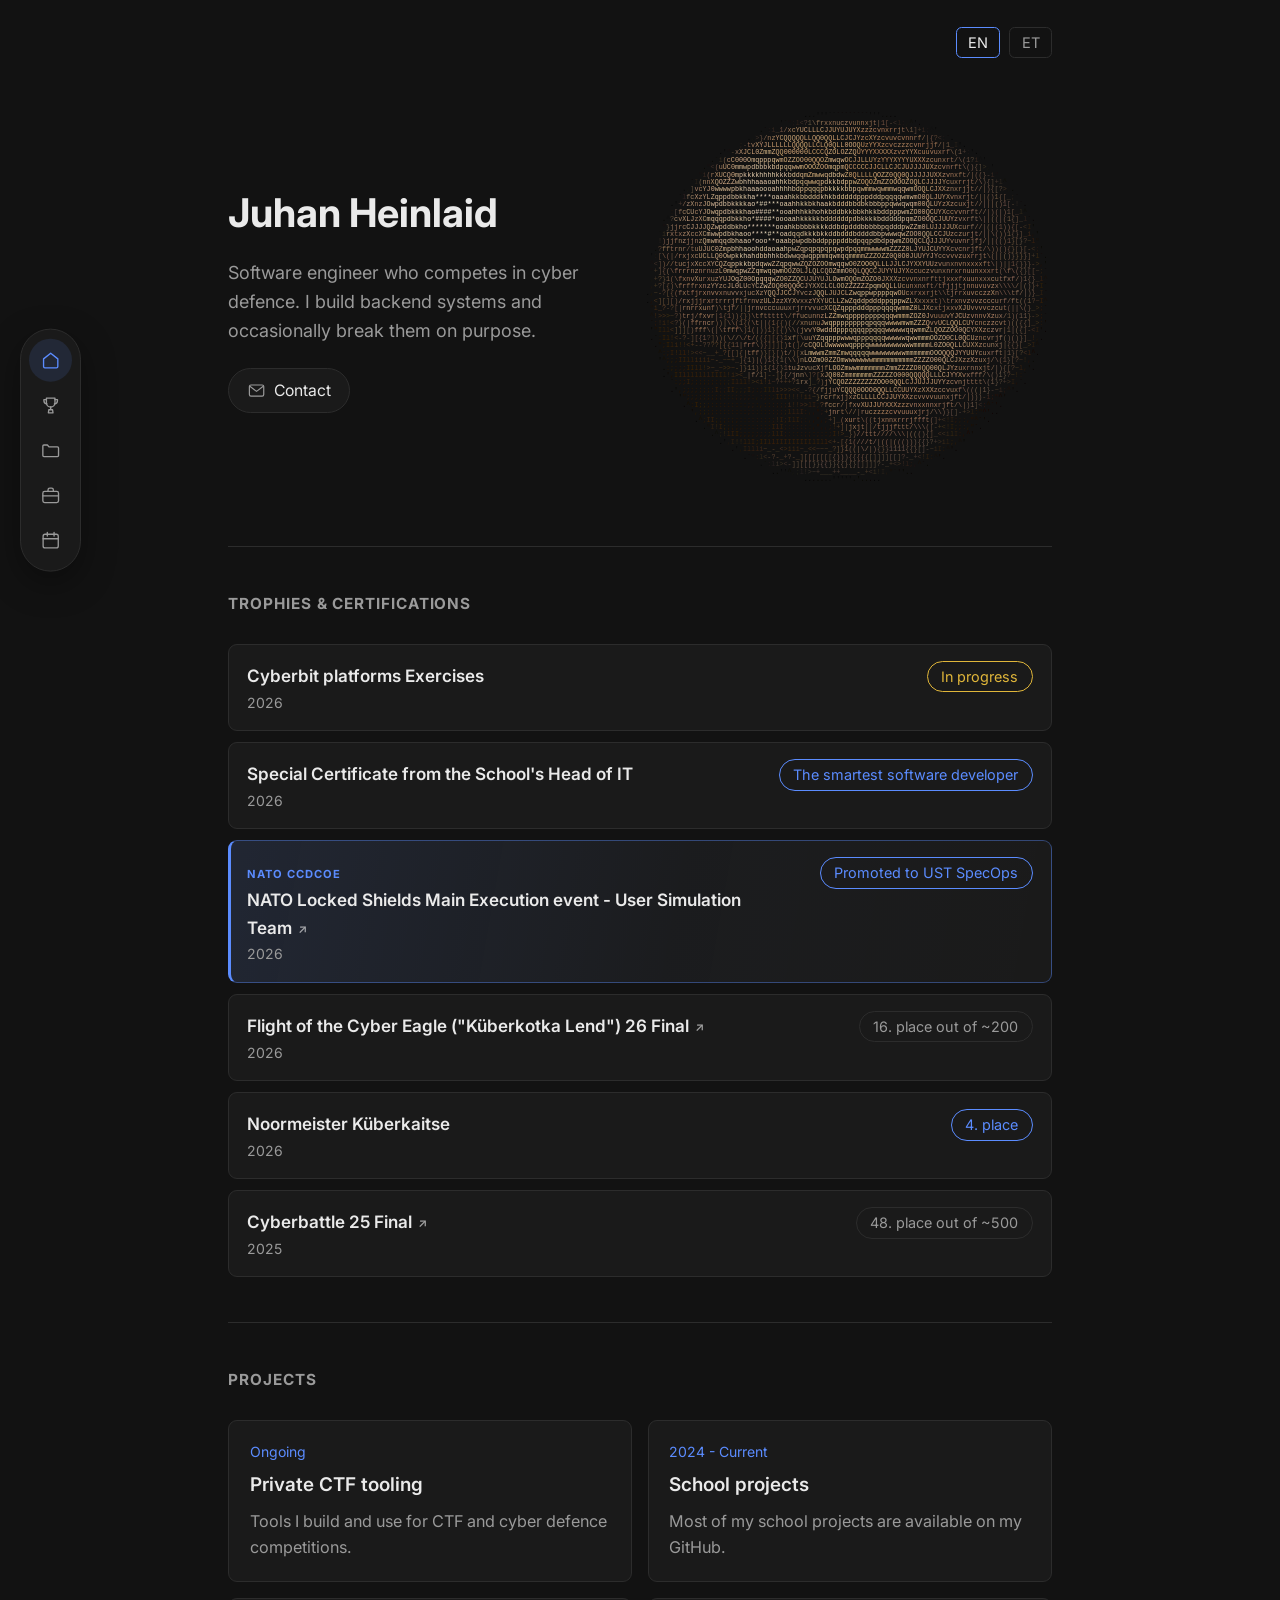
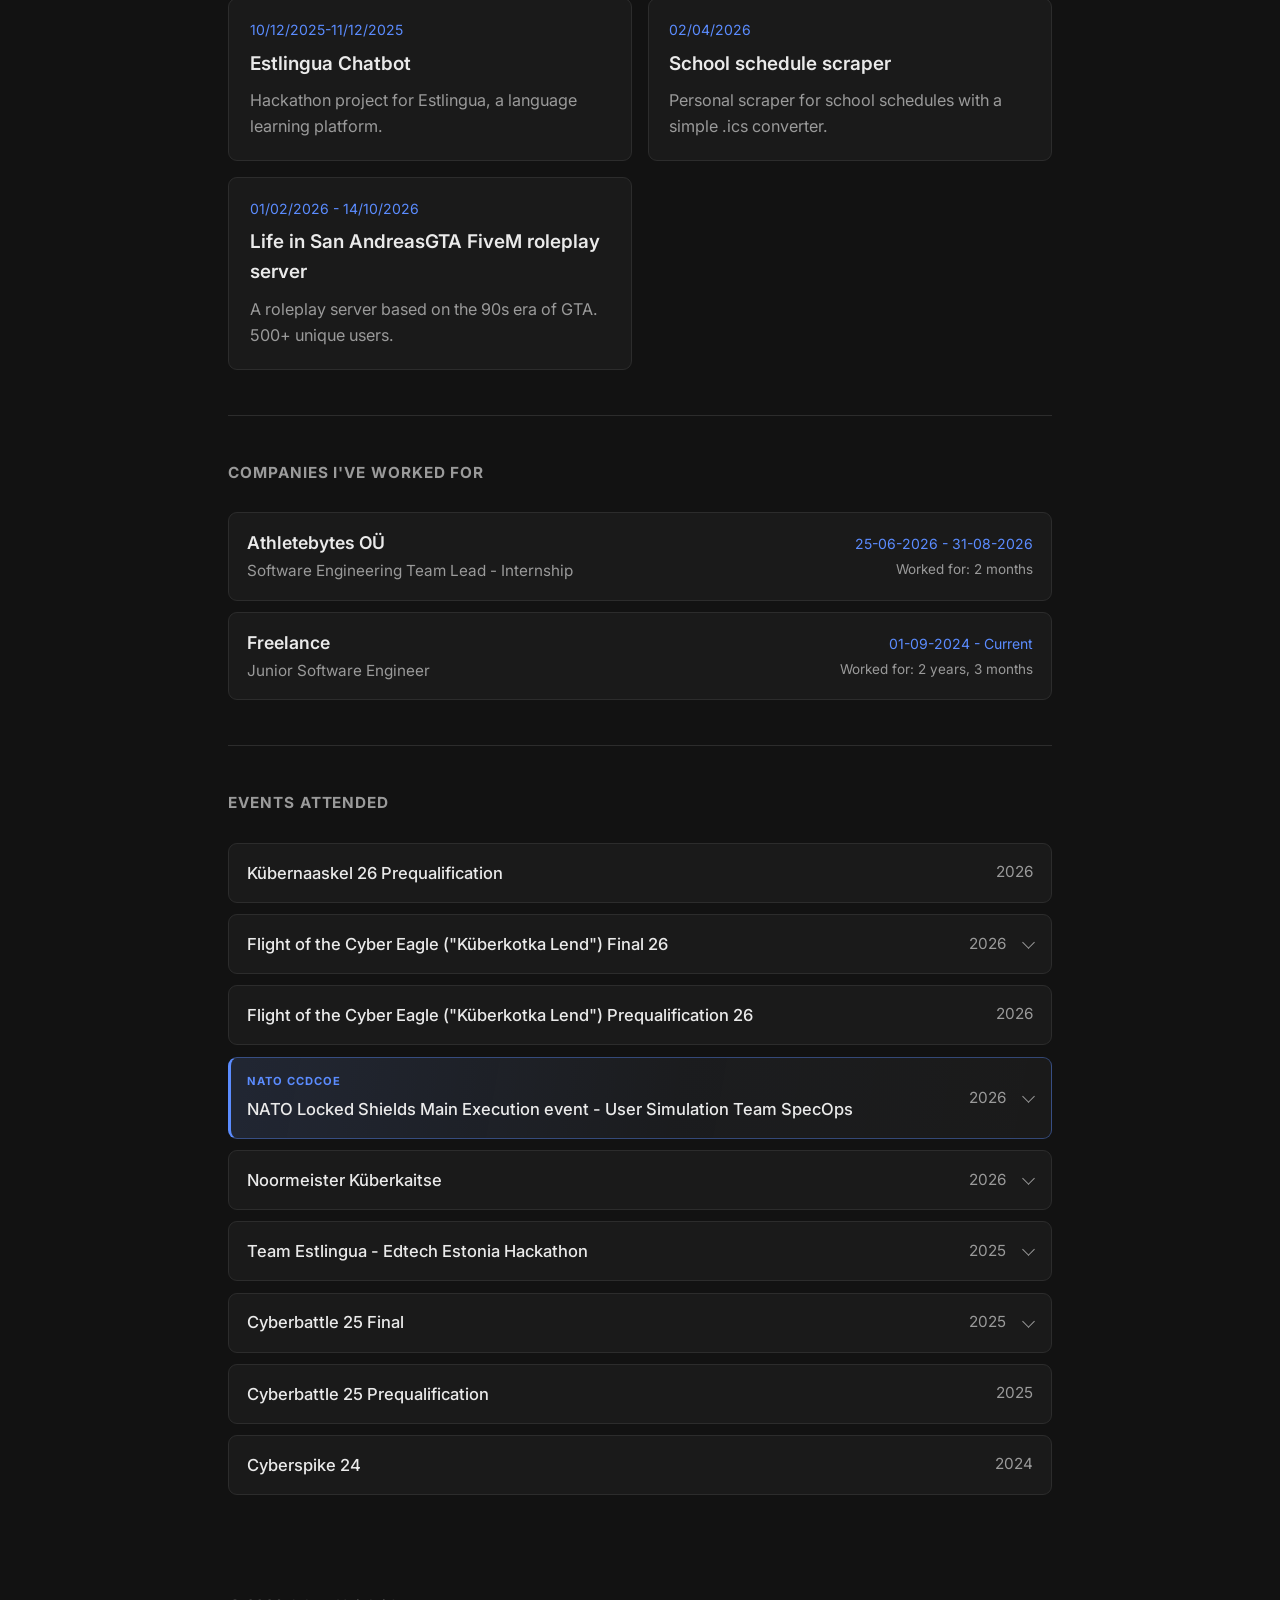
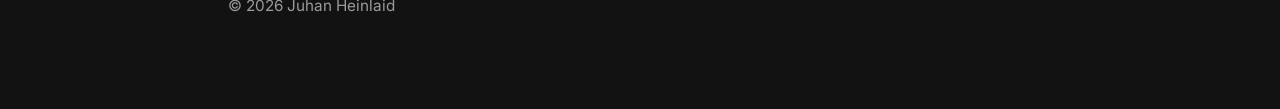
==== commit 127b7091: "added a new Project" ====
--- a/index.html
+++ b/index.html
@@ -134,6 +134,12 @@
       lessThanMonth: "Less than a month"
     },
     projects: [
+      { date: "Ongoing", name: "Private CTF tooling", desc: "Tools I build and use for CTF and cyber defence competitions.",
+        preview: "Click here to learn more",
+        details: "A collection of personal tools I write and use when competing in CTF and cyber defence events like Cyberbattle, Noormeister Küberkaitse and Flight of the Cyber Eagle.",
+        tags: ["CTF", "Security", "Tooling", "Automation"],
+        link: "" },
+
       { date: "2024 - Current", name: "School projects", desc: "Most of my school projects are available on my GitHub.",
         preview: "Click here to learn more",
         details: "Check out my GitHub for a list of my school projects, which range from web apps to C# applications and much more.",
@@ -218,6 +224,12 @@
       lessThanMonth: "Alla kuu"
     },
     projects: [
+      { date: "Kestev arendus", name: "Privaatsed CTF tööriistad", desc: "Tööriistad, mida ehitan ja kasutan CTF-i ja küberkaitse võistlustel.",
+        preview: "Vajuta siia, et rohkem teada saada",
+        details: "Kogu isiklikest tööriistadest, mida kirjutan ja kasutan CTF-i ja küberkaitse võistlustel, nagu Cyberbattle, Noormeister Küberkaitse ja Küberkotka Lend.",
+        tags: ["CTF", "Turvalisus", "Tööriistad", "Automatiseerimine"],
+        link: "" },
+
       { date: "2024 - Praegu", name: "Kooliprojektid", desc: "Enamik minu kooliprojekte on saadaval minu GitHubis.",
         preview: "Vajuta siia, et rohkem teada saada.",
         details: "Vaata minu GitHubi, kust leiad nimekirja minu kooliprojektidest, mis ulatuvad veebirakendustest C# rakendusteni ja veel palju muud.",
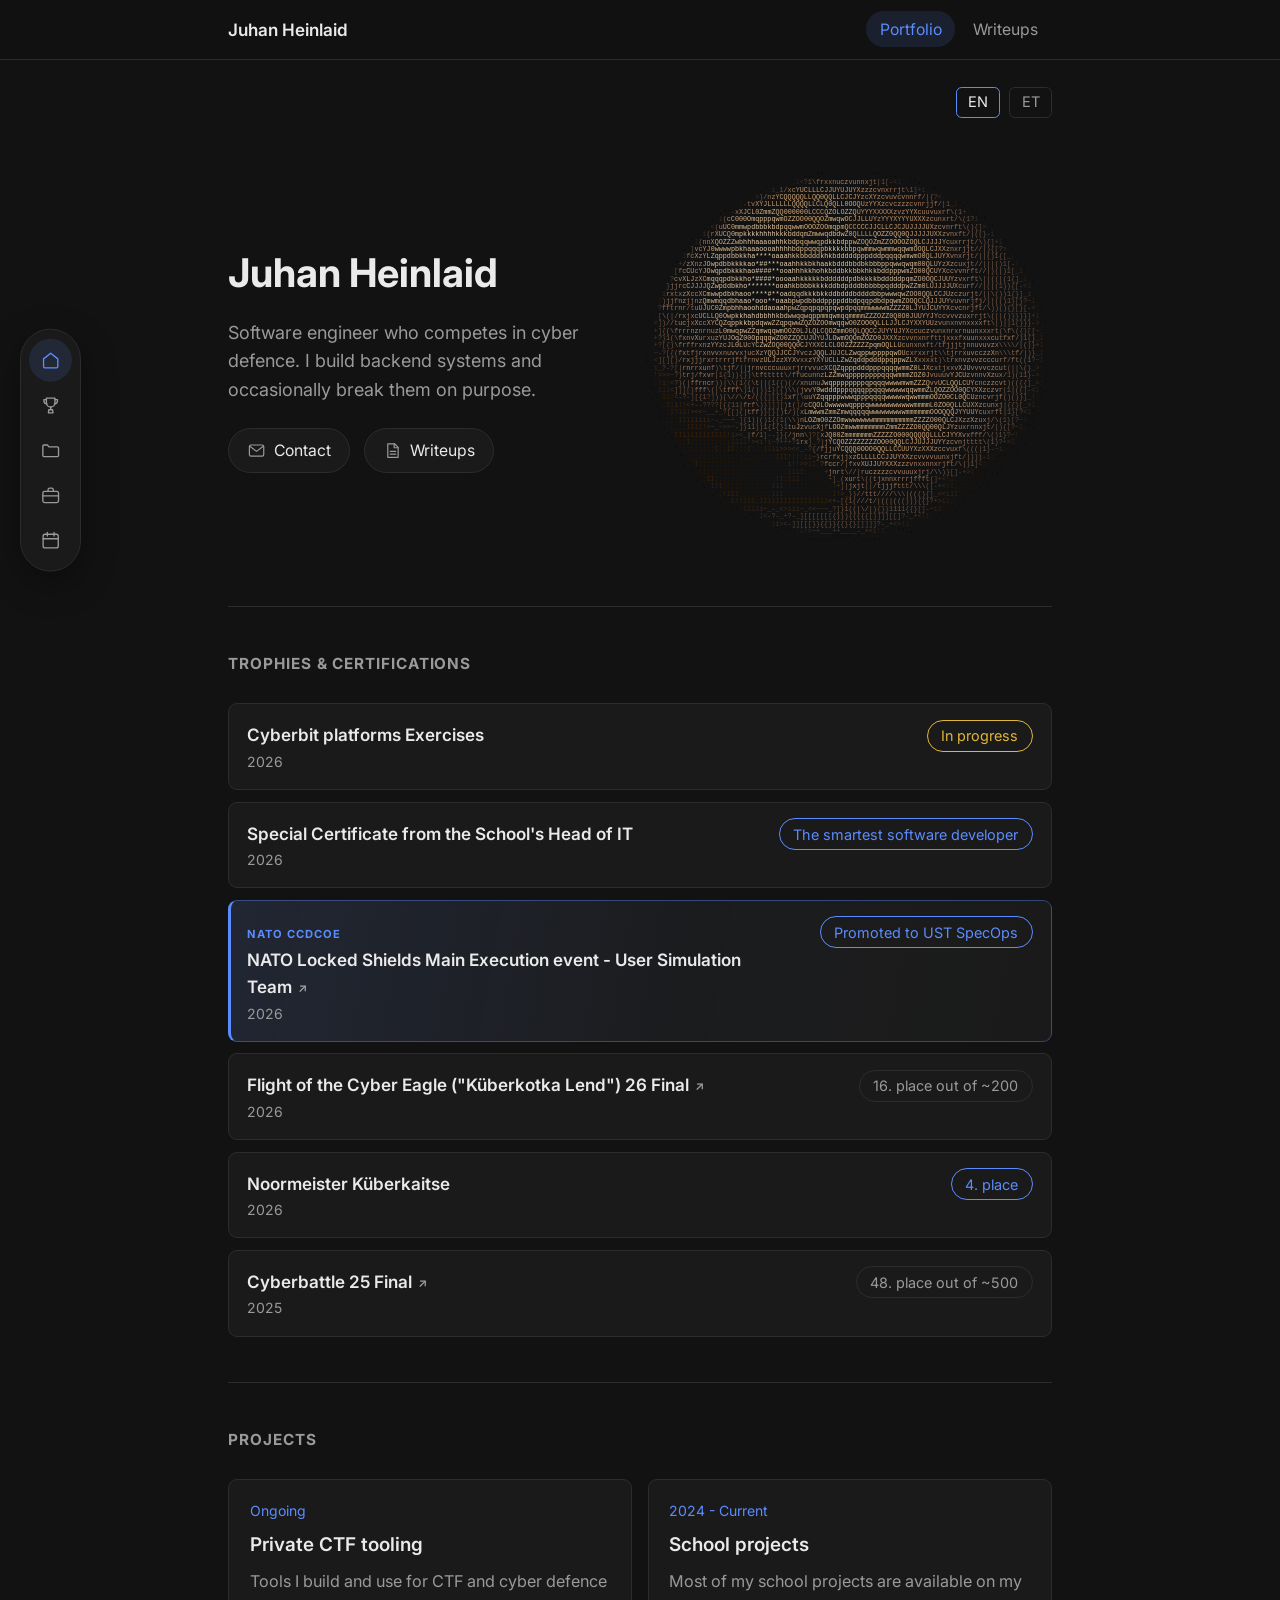
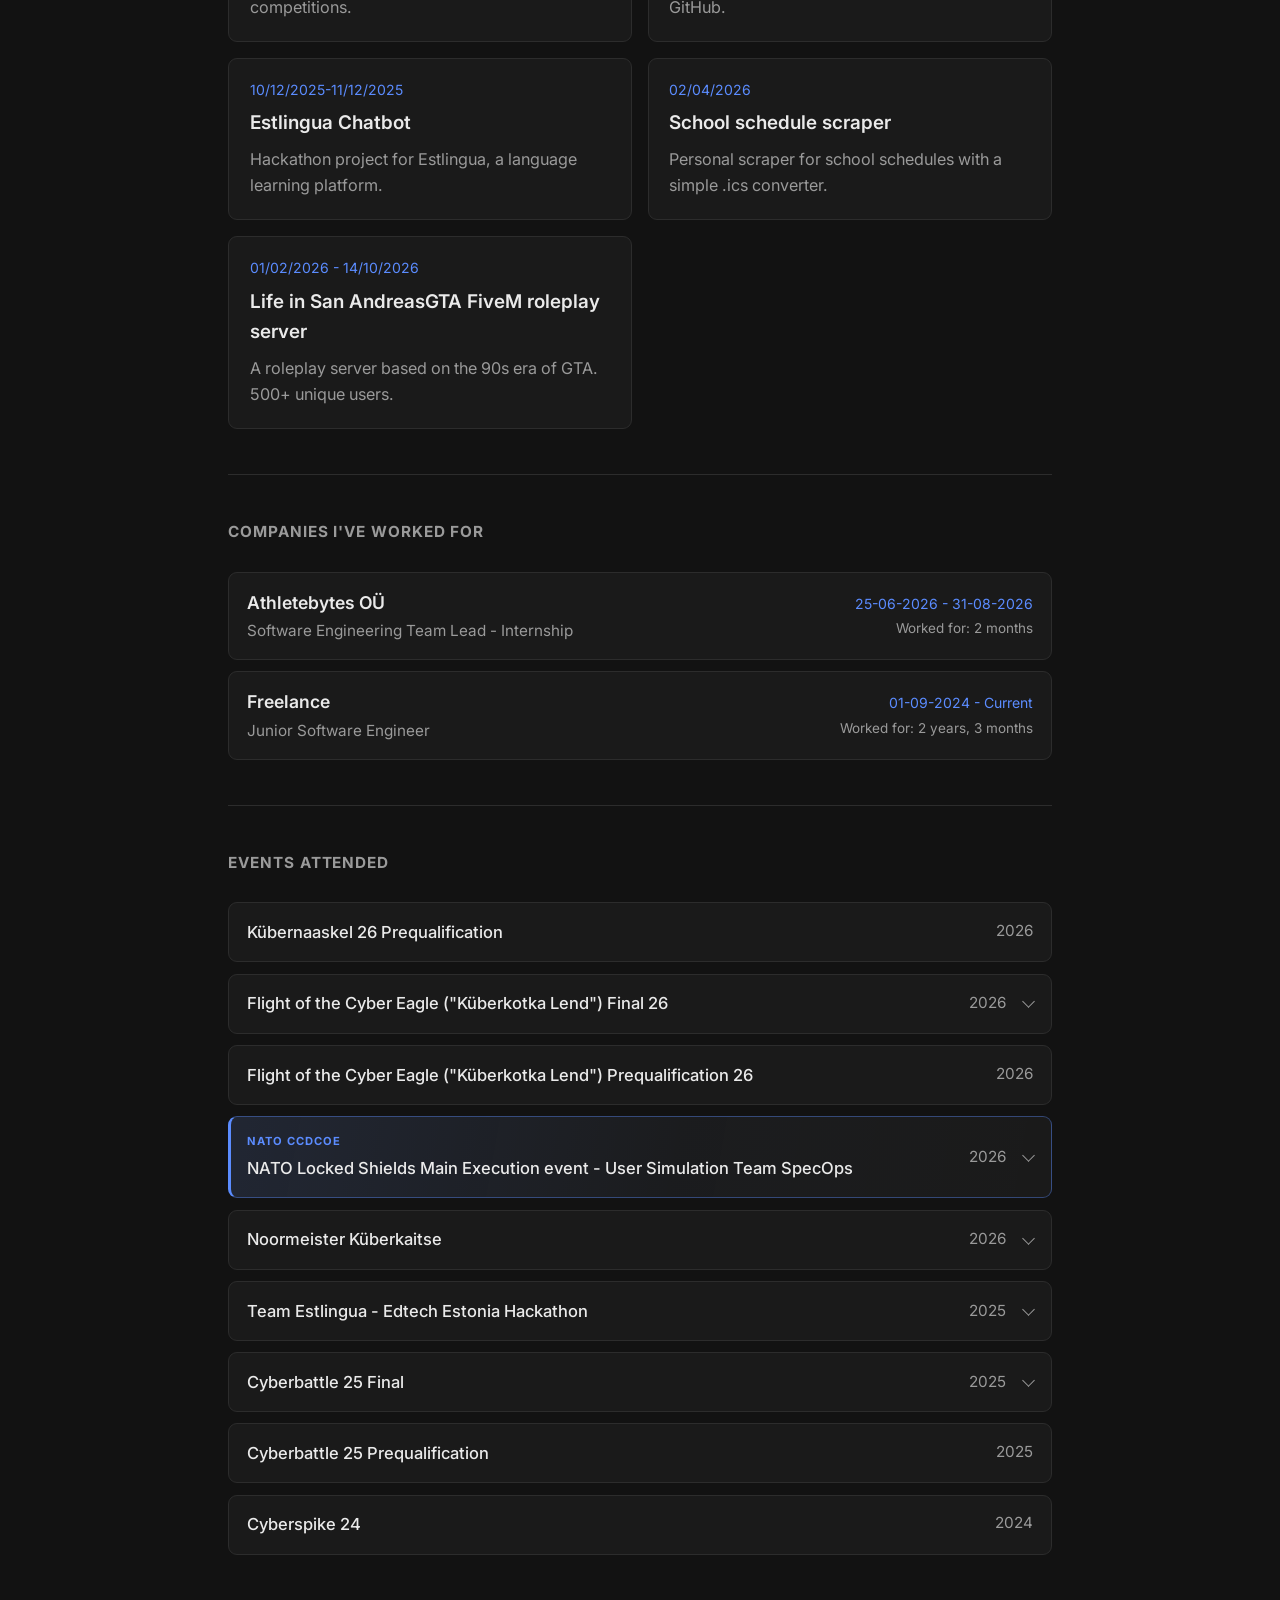
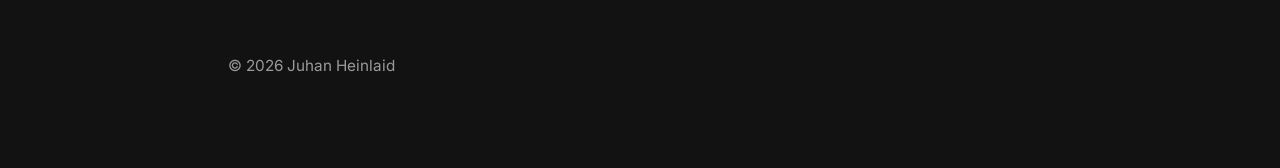
==== commit 38926b2a: "writeup The Mirage" ====
--- a/index.html
+++ b/index.html
@@ -10,6 +10,16 @@
 <link rel="stylesheet" href="style.css">
 </head>
 <body>
+
+<nav class="topbar" aria-label="Main">
+  <div class="topbar-inner">
+    <a class="topbar-brand" href="index.html">Juhan Heinlaid</a>
+    <div class="topbar-links">
+      <a href="index.html" aria-current="page">Portfolio</a>
+      <a href="writeups.html">Writeups</a>
+    </div>
+  </div>
+</nav>
 
 <nav class="rail" id="rail" aria-label="Sections">
   <a class="rail-link" id="rail-home" href="#sec-top" data-target="sec-top">
@@ -42,6 +52,10 @@
       <a id="header-email" href="mailto:jheinlaid@proton.me">
         <svg viewBox="0 0 24 24" fill="none" stroke="currentColor" stroke-width="1.5" stroke-linecap="round" stroke-linejoin="round" aria-hidden="true"><rect x="3" y="5" width="18" height="14" rx="2"/><path d="m4 7 8 6 8-6"/></svg>
         Contact
+      </a>
+      <a id="header-writeups" href="writeups.html">
+        <svg viewBox="0 0 24 24" fill="none" stroke="currentColor" stroke-width="1.5" stroke-linecap="round" stroke-linejoin="round" aria-hidden="true"><path d="M6 3.5h8.5L19 8v12.5H6z"/><path d="M14 3.5V8.5h5M9 13h7M9 16.5h7"/></svg>
+        Writeups
       </a>
     </div>
     <pre class="pluto" id="pluto-art" aria-hidden="true"></pre>
--- a/style.css
+++ b/style.css
@@ -37,7 +37,7 @@
 a{ color: var(--accent); }
 .wrap{ max-width: var(--wrap); margin: 0 auto; padding: 0 var(--gutter); }
 
-section{ padding: 2.5rem 0; border-top: 1px solid var(--border); scroll-margin-top: 1.5rem; }
+section{ padding: 2.5rem 0; border-top: 1px solid var(--border); scroll-margin-top: 4.5rem; }
 section h2{
   font-size: 0.85rem;
   text-transform: uppercase;
@@ -193,7 +193,8 @@
   max-width: 35rem;
   font-size: 1rem;
 }
-#header-email{
+#header-email,
+#header-writeups{
   display: inline-flex;
   align-items: center;
   gap: 0.4375rem;
@@ -207,9 +208,14 @@
   text-decoration: none;
   transition: border-color 0.15s ease, color 0.15s ease;
 }
-#header-email svg{ width: 1.0625rem; height: 1.0625rem; color: var(--muted); transition: color 0.15s ease; }
-#header-email:hover{ border-color: var(--accent); color: var(--accent); }
-#header-email:hover svg{ color: var(--accent); }
+#header-email svg,
+#header-writeups svg{ width: 1.0625rem; height: 1.0625rem; color: var(--muted); transition: color 0.15s ease; }
+#header-email:hover,
+#header-writeups:hover{ border-color: var(--accent); color: var(--accent); }
+#header-email:hover svg,
+#header-writeups:hover svg{ color: var(--accent); }
+
+#header-writeups{ margin-left: 0.5rem; }
 
 /* ---------------- projects ---------------- */
 .project-grid{
@@ -658,3 +664,196 @@
   color: var(--muted);
   font-size: 0.85rem;
 }
+
+/* ---------------- writeups page ---------------- */
+/* ---------------- top navbar (shared by every page) ---------------- */
+.topbar{
+  position: sticky;
+  top: 0;
+  z-index: 200;
+  background: rgba(18,18,18,0.85);
+  -webkit-backdrop-filter: blur(0.5rem);
+  backdrop-filter: blur(0.5rem);
+  border-bottom: 1px solid var(--border);
+}
+.topbar-inner{
+  max-width: var(--wrap);
+  margin: 0 auto;
+  padding: 0 var(--gutter);
+  height: 3.25rem;
+  display: flex;
+  align-items: center;
+  justify-content: space-between;
+  gap: 1rem;
+}
+.topbar-brand{
+  color: var(--text);
+  font-weight: 600;
+  font-size: 0.95rem;
+  text-decoration: none;
+}
+.topbar-links{ display: flex; gap: 0.25rem; }
+.topbar-links a{
+  color: var(--muted);
+  font-size: 0.875rem;
+  text-decoration: none;
+  padding: 0.3125rem 0.75rem;
+  border-radius: var(--pill);
+  transition: color 0.15s ease, background 0.15s ease;
+}
+.topbar-links a:hover{ color: var(--text); background: rgba(255,255,255,0.05); }
+.topbar-links a[aria-current="page"]{ color: var(--accent); background: rgba(91,140,255,0.12); }
+.topbar a:focus-visible{ outline: 1px solid var(--accent); outline-offset: 2px; }
+
+header.page-header{ display: block; padding: 2.5rem 0 2.5rem; }
+
+.chip-row{ display: flex; flex-wrap: wrap; gap: 0.4375rem; }
+.chip{
+  font-size: 0.75rem;
+  border: 1px solid var(--border);
+  border-radius: var(--pill);
+  padding: 0.1875rem 0.6875rem;
+  color: var(--muted);
+  white-space: nowrap;
+}
+.chip-accent{ color: var(--accent); border-color: var(--accent); }
+.chip-blood{
+  --blood: #ff5c5c;
+  color: var(--blood);
+  border-color: var(--blood);
+  background: rgba(255,92,92,0.12);
+  font-weight: 600;
+  box-shadow: 0 0 0.75rem rgba(255,92,92,0.18);
+}
+
+.writeup-index{ display: flex; flex-direction: column; gap: 0.75rem; }
+.writeup-card{
+  display: block;
+  border: 1px solid var(--border);
+  background: var(--surface);
+  border-radius: var(--radius);
+  padding: 1.125rem;
+  color: inherit;
+  text-decoration: none;
+  transition: border-color 0.15s ease;
+}
+.writeup-card:hover{ border-color: var(--accent); }
+.writeup-card:focus-visible{ outline: 1px solid var(--accent); outline-offset: 2px; }
+.writeup-card-top{ display: flex; justify-content: space-between; align-items: baseline; gap: 1rem; margin-bottom: 0.375rem; }
+.writeup-card-title{ font-size: 1.05rem; font-weight: 600; }
+.writeup-card-go{ color: var(--muted); transition: color 0.15s ease; }
+.writeup-card:hover .writeup-card-go{ color: var(--accent); }
+.writeup-card p{ font-size: 0.9rem; color: var(--muted); margin-bottom: 0.875rem; }
+
+.writeup{ padding: 2rem 0 1rem; }
+.back-link{
+  display: inline-flex;
+  align-items: center;
+  gap: 0.25rem;
+  margin-bottom: 1.5rem;
+  color: var(--muted);
+  font-size: 0.85rem;
+  text-decoration: none;
+  transition: color 0.15s ease;
+}
+.back-link svg{ width: 1rem; height: 1rem; }
+.back-link:hover{ color: var(--accent); }
+.writeup-kicker{
+  font-size: 0.78rem;
+  text-transform: uppercase;
+  letter-spacing: 0.06em;
+  color: var(--accent);
+  margin-bottom: 0.5rem;
+}
+.writeup-head h1{ font-size: 2rem; font-weight: 700; line-height: 1.2; margin-bottom: 0.875rem; }
+.writeup-head{ margin-bottom: 2rem; }
+
+.prose{ font-size: 0.97rem; line-height: 1.75; }
+.prose > * + *{ margin-top: 1.125rem; }
+.prose h3{
+  font-size: 1.25rem;
+  font-weight: 700;
+  margin-top: 2.5rem;
+  padding-top: 0.25rem;
+}
+.prose h3 + *{ margin-top: 0.75rem; }
+.prose p, .prose li{ color: #cfcfcf; }
+.prose strong{ color: var(--text); font-weight: 600; }
+.prose em{ color: var(--text); }
+.prose ul, .prose ol{ padding-left: 1.5rem; }
+.prose li + li{ margin-top: 0.5rem; }
+.prose li::marker{ color: var(--muted); }
+.prose li > .code-block{ margin-top: 0.75rem; }
+.prose blockquote{
+  border-left: 3px solid var(--accent);
+  background: linear-gradient(100deg, rgba(91,140,255,0.08), transparent 70%);
+  border-radius: 0 var(--radius) var(--radius) 0;
+  padding: 0.875rem 1.125rem;
+}
+.prose blockquote p{ color: var(--muted); font-style: italic; }
+.prose blockquote p + p{ margin-top: 0.625rem; font-style: normal; }
+
+.prose .disclosure{
+  border: 1px solid rgba(224,182,58,0.45);
+  border-left: 3px solid #e0b63a;
+  background: rgba(224,182,58,0.08);
+  border-radius: var(--radius);
+  padding: 0.875rem 1.125rem;
+}
+.prose .disclosure strong{
+  display: block;
+  margin-bottom: 0.25rem;
+  font-size: 0.78rem;
+  text-transform: uppercase;
+  letter-spacing: 0.06em;
+  color: #e0b63a;
+}
+.prose .disclosure p{ color: var(--text); margin: 0; }
+
+.prose code{
+  font-family: ui-monospace, 'SFMono-Regular', Menlo, Consolas, 'Liberation Mono', monospace;
+  font-size: 0.85em;
+  background: #222;
+  border: 1px solid var(--border);
+  border-radius: 0.3125rem;
+  padding: 0.0625rem 0.375rem;
+  color: var(--text);
+  overflow-wrap: anywhere;
+}
+.code-block{
+  position: relative;
+  border: 1px solid var(--border);
+  background: #0e0e0e;
+  border-radius: var(--radius);
+}
+.code-block pre{
+  margin: 0;
+  padding: 1rem 1.125rem;
+  overflow-x: auto;
+  font-size: 0.8rem;
+  line-height: 1.6;
+}
+.code-block pre code{
+  background: none;
+  border: 0;
+  border-radius: 0;
+  padding: 0;
+  font-size: inherit;
+  color: #d8d8d8;
+  overflow-wrap: normal;
+}
+.code-lang{
+  position: absolute;
+  top: 0.4375rem;
+  right: 0.625rem;
+  font-size: 0.65rem;
+  text-transform: uppercase;
+  letter-spacing: 0.08em;
+  color: var(--muted);
+  pointer-events: none;
+}
+
+@media (max-width: 35rem){
+  .writeup-head h1{ font-size: 1.6rem; }
+  .prose{ font-size: 0.93rem; }
+}
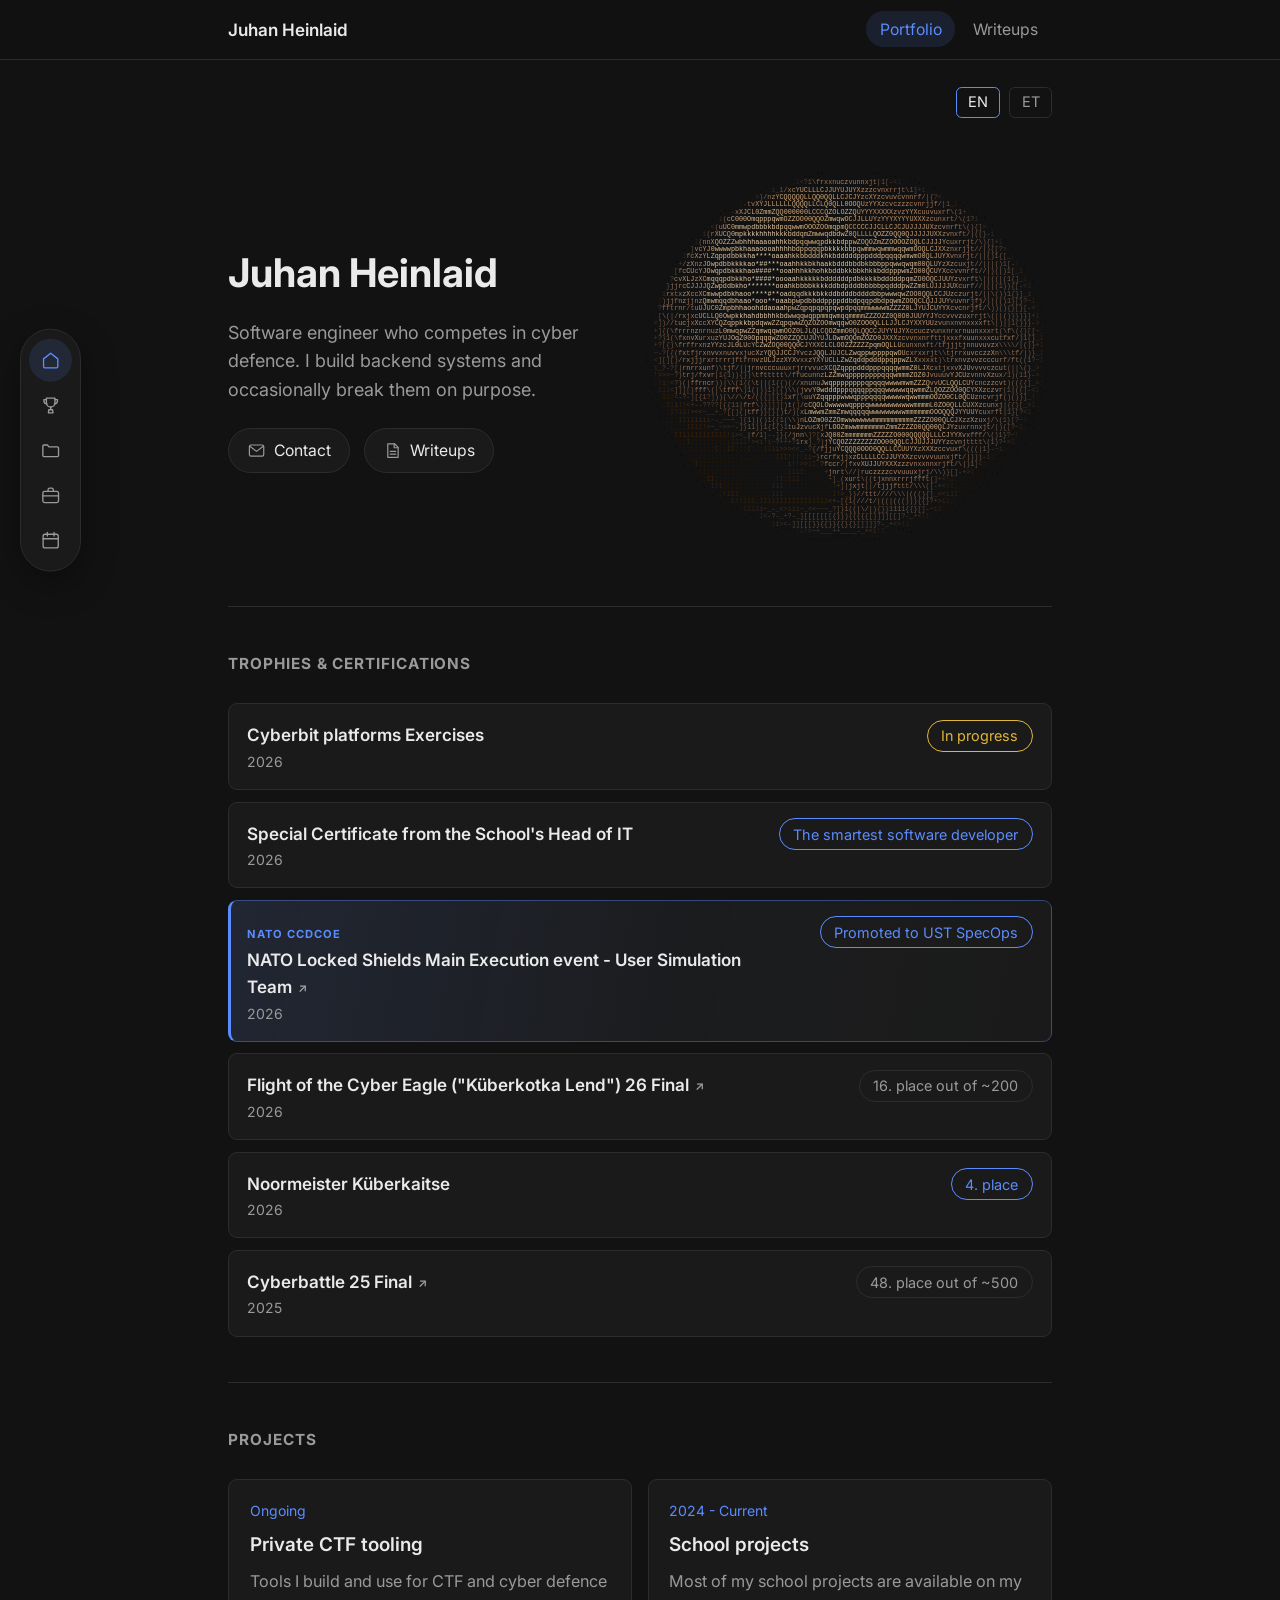
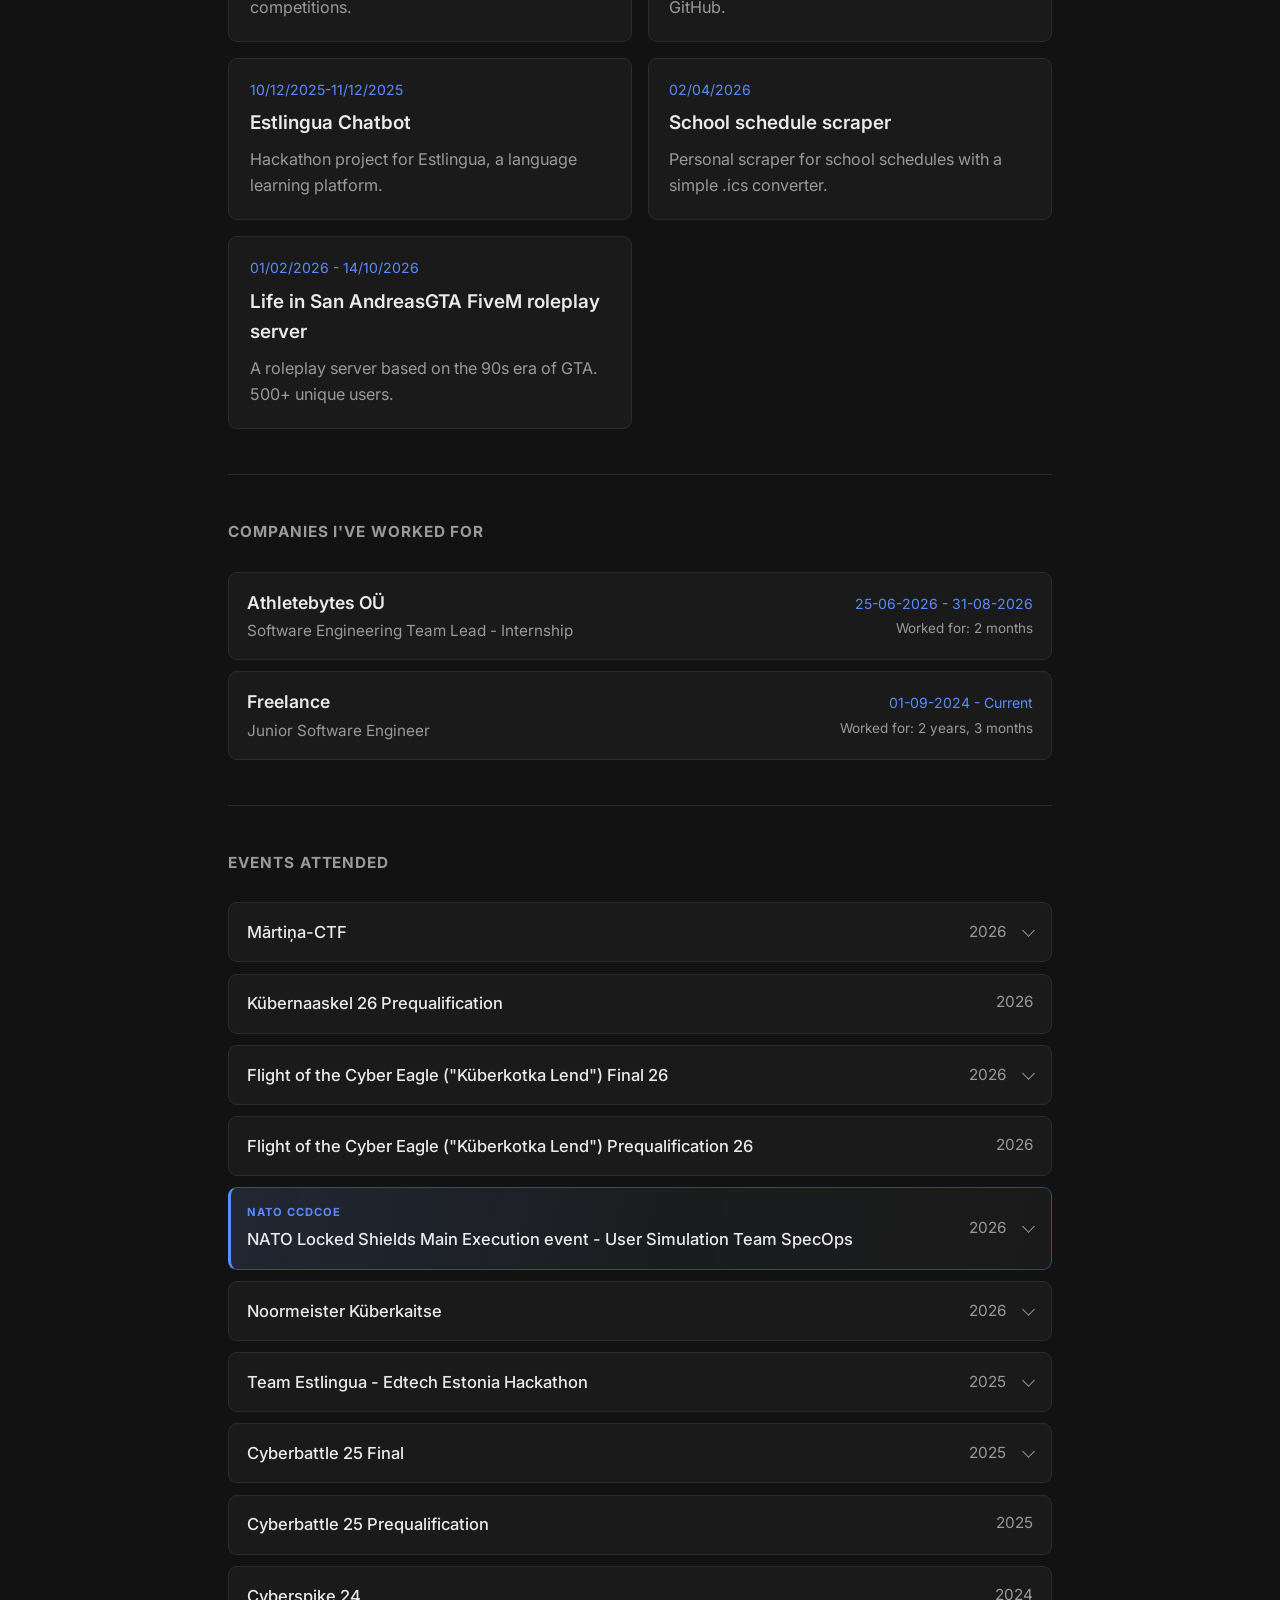
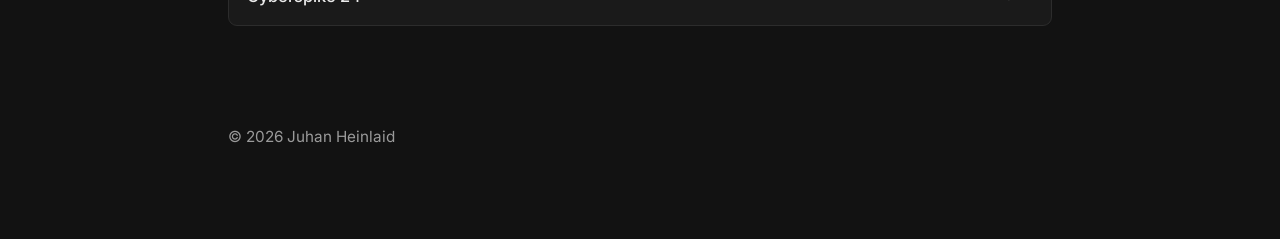
==== commit 14b1463e: "update" ====
--- a/index.html
+++ b/index.html
@@ -13,10 +13,10 @@
 
 <nav class="topbar" aria-label="Main">
   <div class="topbar-inner">
-    <a class="topbar-brand" href="index.html">Juhan Heinlaid</a>
+    <a class="topbar-brand" href="./">Juhan Heinlaid</a>
     <div class="topbar-links">
-      <a href="index.html" aria-current="page">Portfolio</a>
-      <a href="writeups.html">Writeups</a>
+      <a href="./" aria-current="page">Portfolio</a>
+      <a href="writeups/">Writeups</a>
     </div>
   </div>
 </nav>
@@ -53,7 +53,7 @@
         <svg viewBox="0 0 24 24" fill="none" stroke="currentColor" stroke-width="1.5" stroke-linecap="round" stroke-linejoin="round" aria-hidden="true"><rect x="3" y="5" width="18" height="14" rx="2"/><path d="m4 7 8 6 8-6"/></svg>
         Contact
       </a>
-      <a id="header-writeups" href="writeups.html">
+      <a id="header-writeups" href="writeups/">
         <svg viewBox="0 0 24 24" fill="none" stroke="currentColor" stroke-width="1.5" stroke-linecap="round" stroke-linejoin="round" aria-hidden="true"><path d="M6 3.5h8.5L19 8v12.5H6z"/><path d="M14 3.5V8.5h5M9 13h7M9 16.5h7"/></svg>
         Writeups
       </a>
@@ -197,7 +197,9 @@
       { name: "Flight of the Cyber Eagle (\"Küberkotka Lend\") Final 26", date: "2026",
         details: "Finished in 16th place in the final. <a href=\"https://www.cr14.ee/et/insights/the-eagle-has-landed-cr14-hosts-first-ever-flight-of-the-cyber-eagle-finale/\" target=\"_blank\" rel=\"noopener\">Event write-up<span class=\"ext\" aria-hidden=\"true\">&#8599;</span></a>" },
       { name: "Kübernaaskel 26 Prequalification", date: "2026",
-        details: "" }
+        details: "" },
+      { name: "Mārtiņa-CTF", date: "2026",
+        details: "Took first blood on The Mirage. <a href=\"writeups/the-mirage/\">Read the writeup<span class=\"ext\" aria-hidden=\"true\">&#8599;</span></a>" }
     ],
     trophies: [
       { year: "2025", name: "Cyberbattle 25 Final", result: "48. place out of ~500",
@@ -287,7 +289,9 @@
       { name: "Küberkotka Lend finaal 26", date: "2026",
         details: "Saavutasin finaalis 16. koha. <a href=\"https://www.cr14.ee/et/insights/the-eagle-has-landed-cr14-hosts-first-ever-flight-of-the-cyber-eagle-finale/\" target=\"_blank\" rel=\"noopener\">Ülevaade üritusest<span class=\"ext\" aria-hidden=\"true\">&#8599;</span></a>" },
       { name: "Kübernaaskel eelvoor 26", date: "2026",
-        details: "" }
+        details: "" },
+      { name: "Mārtiņa-CTF", date: "2026",
+        details: "Sain ülesandel The Mirage esimese vere (first blood). <a href=\"writeups/the-mirage/\">Loe lahenduskäiku<span class=\"ext\" aria-hidden=\"true\">&#8599;</span></a>" }
     ],
     trophies: [
       { year: "2025", name: "Cyberbattle 25 finaal", result: "48. koht ~500 seast",
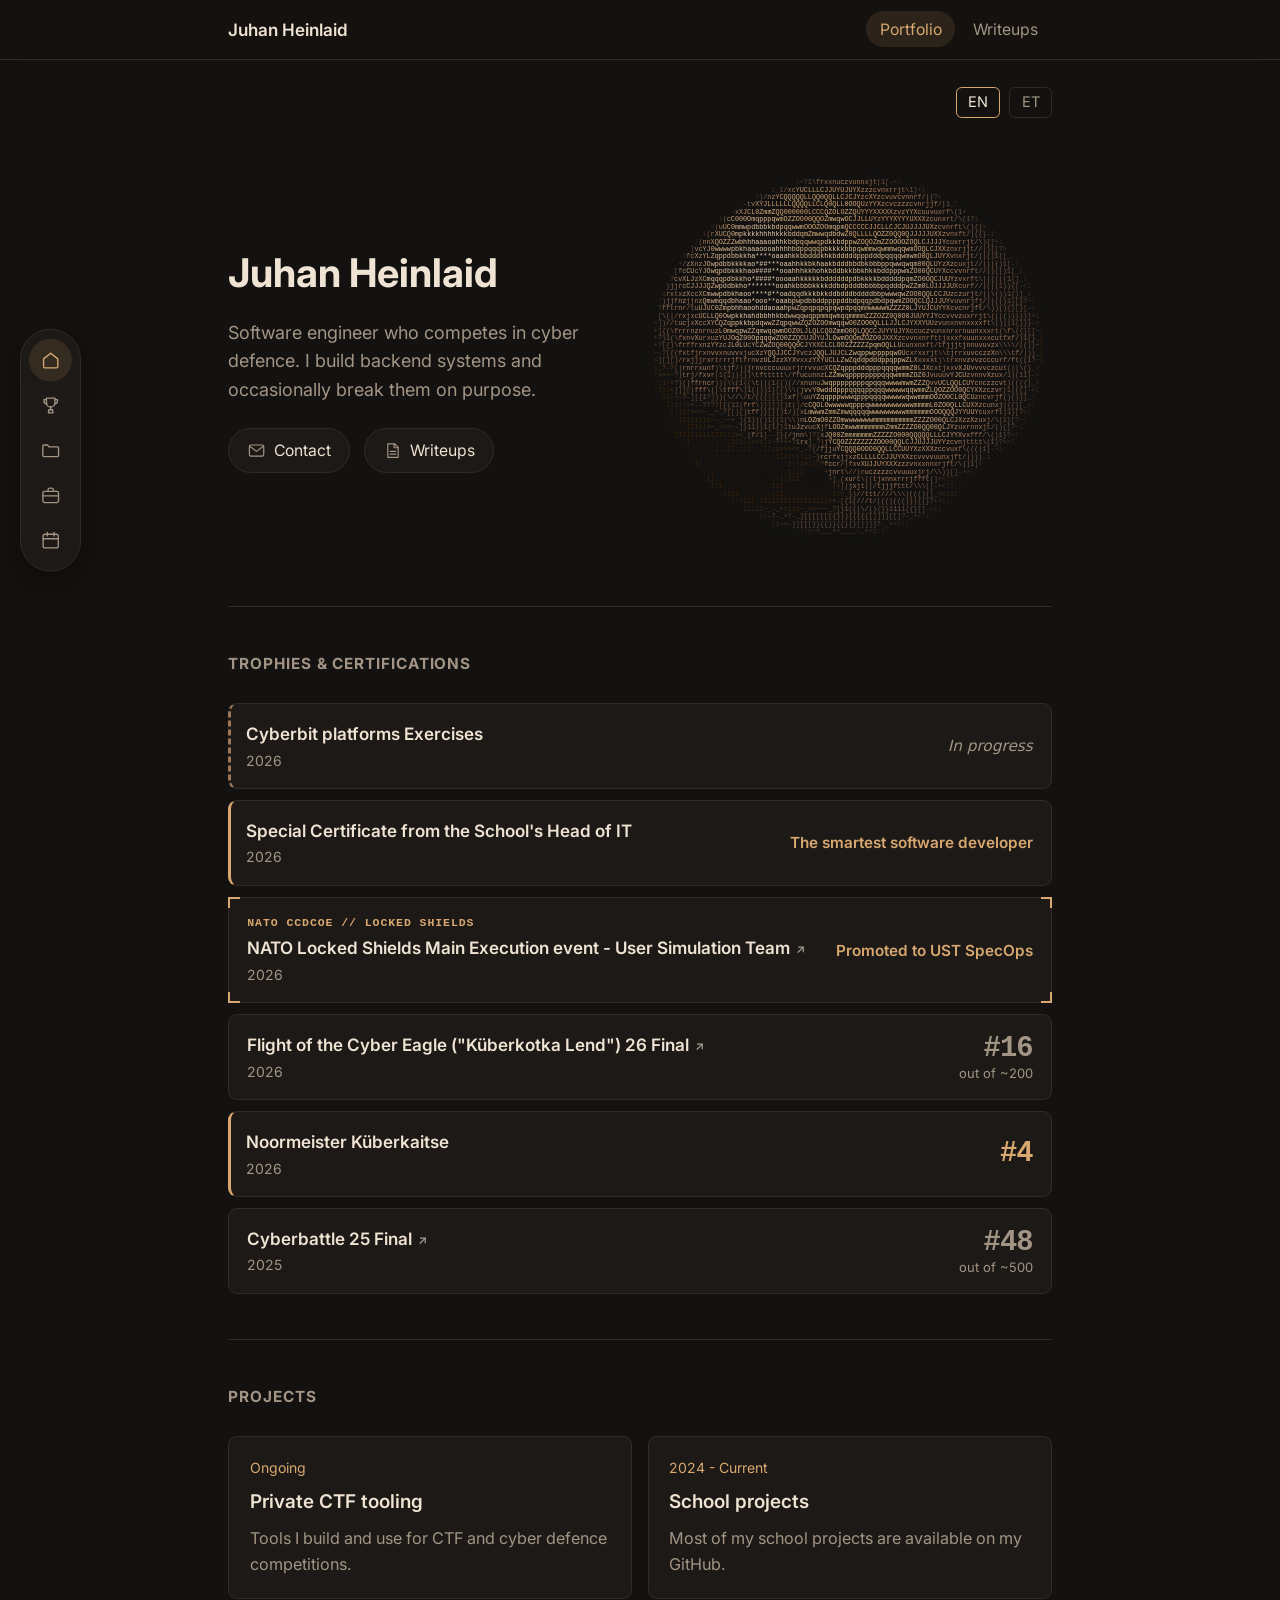
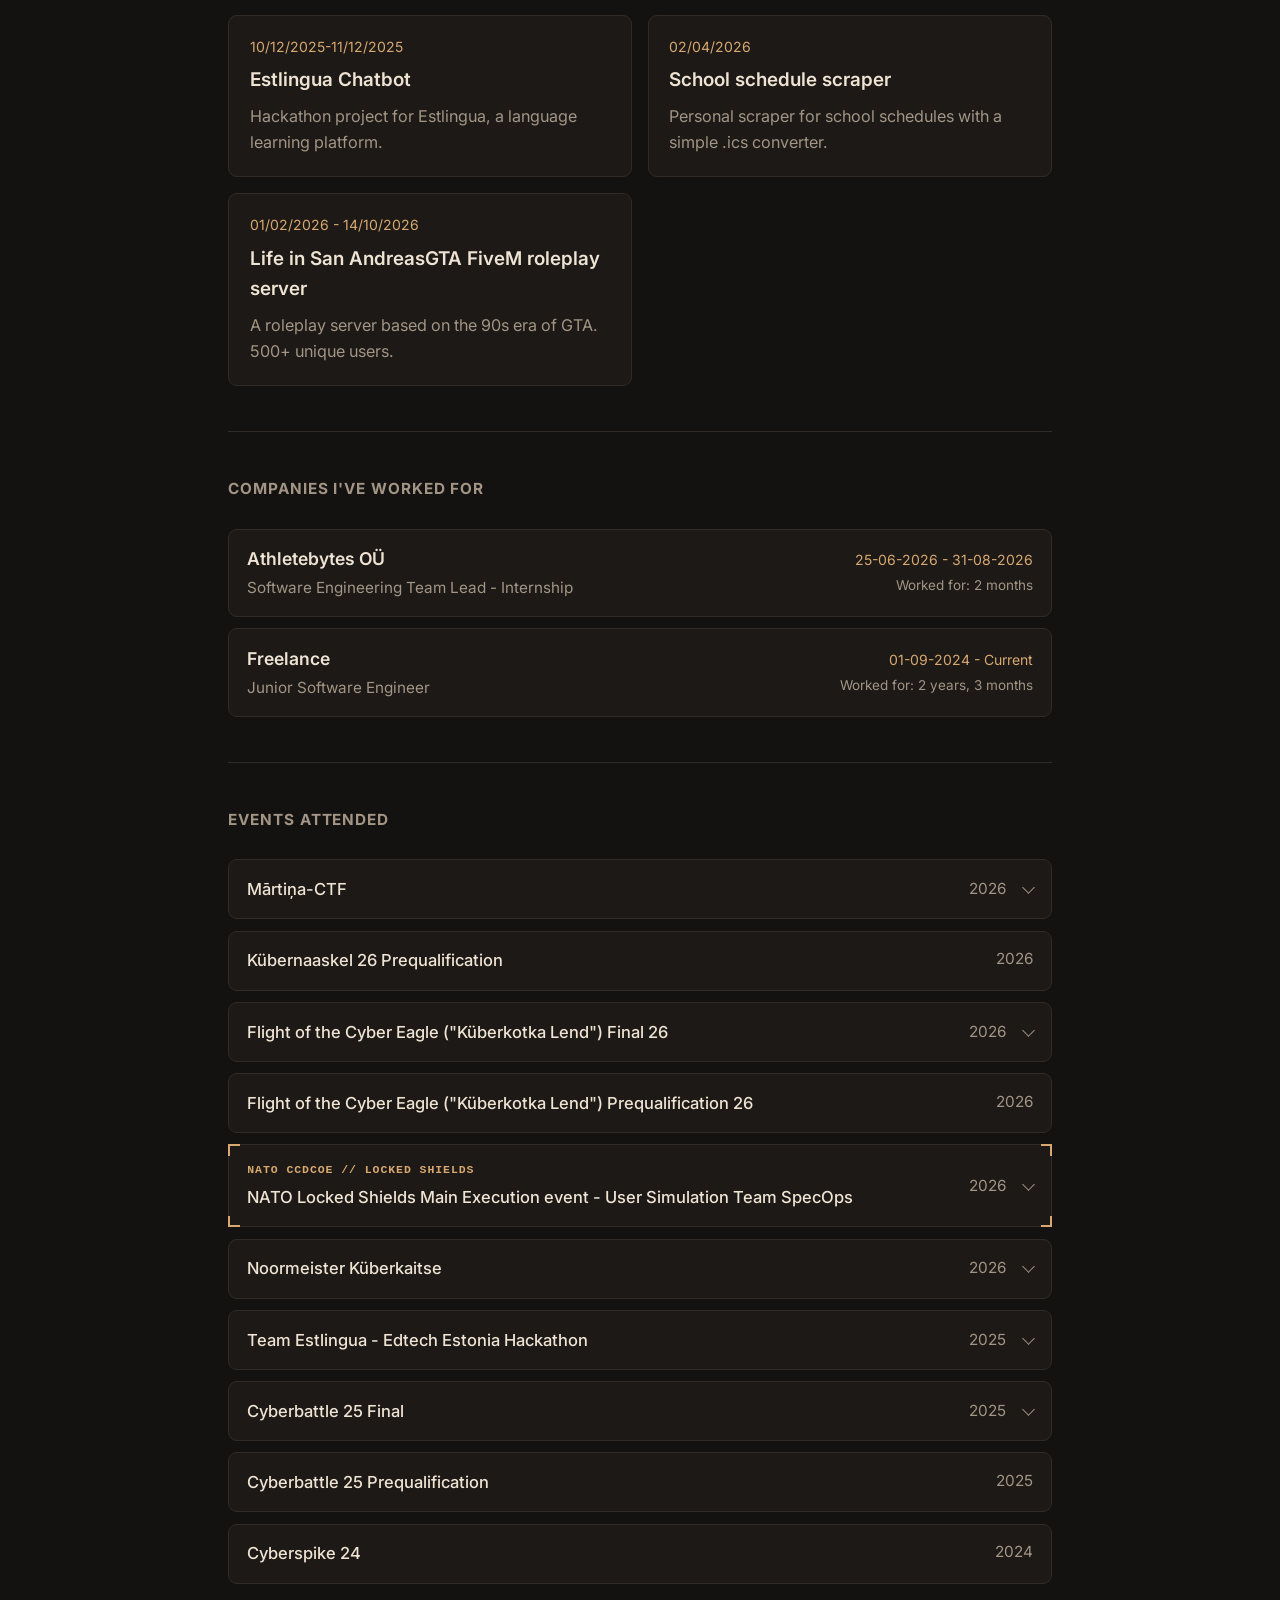
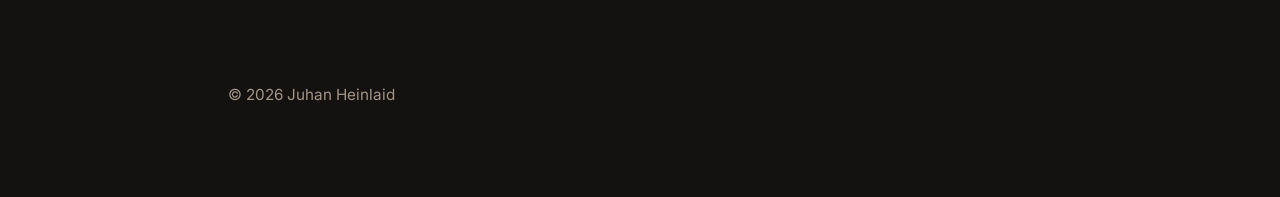
==== commit 418c9cf8: "full style change to match the ascii" ====
--- a/index.html
+++ b/index.html
@@ -190,7 +190,7 @@
       { name: "Noormeister Küberkaitse", date: "2026",
         details: "The competition ran over two days. 10 teams took part in both the attack day and the defence day. Internet access was allowed on the attack day, while the defence day simulated a \"blackout\" situation. My classmate and I - both of us developers by training - <strong>finished in 4th place</strong>. Our school only covers cyber security at a minimal level, so we were really happy with how much we had taught ourselves for this competition and how well we managed to put it into practice. (And with how we schooled the students from the other Tallinn school :D)" },
       { name: "NATO Locked Shields Main Execution event - User Simulation Team SpecOps", date: "2026",
-        featured: true, badge: "NATO CCDCOE",
+        featured: true, badge: "NATO CCDCOE // LOCKED SHIELDS",
         details: "Took part in the main execution event as part of the User Simulation Team and was promoted to UST SpecOps. <a href=\"https://ccdcoe.org/exercises/locked-shields/\" target=\"_blank\" rel=\"noopener\">Official site<span class=\"ext\" aria-hidden=\"true\">&#8599;</span></a>" },
       { name: "Flight of the Cyber Eagle (\"Küberkotka Lend\") Prequalification 26", date: "2026",
         details: "" },
@@ -207,7 +207,7 @@
       { year: "2026", name: "Noormeister Küberkaitse", result: "4. place" },
       { year: "2026", name: "Flight of the Cyber Eagle (\"Küberkotka Lend\") 26 Final", result: "16. place out of ~200",
         link: "https://www.cr14.ee/et/insights/the-eagle-has-landed-cr14-hosts-first-ever-flight-of-the-cyber-eagle-finale/" },
-      { year: "2026", name: "NATO Locked Shields Main Execution event - User Simulation Team", result: "Promoted to UST SpecOps", highlight: true, featured: true, badge: "NATO CCDCOE",
+      { year: "2026", name: "NATO Locked Shields Main Execution event - User Simulation Team", result: "Promoted to UST SpecOps", highlight: true, featured: true, badge: "NATO CCDCOE // LOCKED SHIELDS",
         link: "https://ccdcoe.org/exercises/locked-shields/" },
       { year: "2026", name: "Special Certificate from the School's Head of IT", result: "The smartest software developer", highlight: true },
       { year: "2026", name: "Cyberbit platforms Exercises", result: "In progress", pending: true }
@@ -282,7 +282,7 @@
       { name: "Noormeister Küberkaitse", date: "2026",
         details: "Võistlus koosnes kahest päevast. 10 Tiimi võtsid osa nii ründepäeval kui ka kaitsepäeval. Ründepäeval oli lubatud interneti kasutamine, kuid kaitsepäeval simuleeriti \"blackout\" olukorda. Mina ja mu kursusekaaslane kes on hariduselt arendajad <strong>saavutasime 4. koha</strong>. Kuna koolis me küberturvet õpime minimaalselt siis olime väga rahul sellega kui palju me olime ise juurde õppinud selle võistluse jaoks ning kuidas me suutsime seda praktiseerida. (Ning kuidas me teisele Tallinna kooli õpilastele pähe tegime :D)" },
       { name: "NATO Locked Shields Main execution - kasutajasimulatsiooni meeskonna SpecOps", date: "2026",
-        featured: true, badge: "NATO CCDCOE",
+        featured: true, badge: "NATO CCDCOE // LOCKED SHIELDS",
         details: "Osalesin põhiharjutusel kasutajasimulatsiooni meeskonnas ja mind ülendati UST SpecOpsi." },
       { name: "Küberkotka Lend eelvoor 26", date: "2026",
         details: "" },
@@ -299,7 +299,7 @@
       { year: "2026", name: "Noormeister Küberkaitse", result: "4. koht" },
       { year: "2026", name: "Küberkotka Lend 26 finaal", result: "16. koht ~200 seast",
         link: "https://www.cr14.ee/et/insights/the-eagle-has-landed-cr14-hosts-first-ever-flight-of-the-cyber-eagle-finale/" },
-      { year: "2026", name: "NATO Locked Shields Main execution - kasutajasimulatsiooni meeskond", result: "Ülendatud UST SpecOpsi", highlight: true, featured: true, badge: "NATO CCDCOE",
+      { year: "2026", name: "NATO Locked Shields Main execution - kasutajasimulatsiooni meeskond", result: "Ülendatud UST SpecOpsi", highlight: true, featured: true, badge: "NATO CCDCOE // LOCKED SHIELDS",
         link: "https://ccdcoe.org/exercises/locked-shields/" },
       { year: "2026", name: "Kooli IT valdkonnajuhi eritunnistus", result: "Kõige nutikam tarkvaraarendaja", highlight: true },
       { year: "2026", name: "Cyberbit platvormi harjutused", result: "Pooleli", pending: true }
@@ -414,13 +414,18 @@
     </div>
   `).join('');
 
+  // reticle corner ticks, used only on featured (NATO) rows
+  const TICKS = ['tl','tr','bl','br'].map(p => `<i class="tick ${p}" aria-hidden="true"></i>`).join('');
+
   document.getElementById('events').innerHTML = [...c.events].reverse().map(e => {
     const badge = e.badge ? `<span class="event-badge">${e.badge}</span>` : '';
     const head = `<span class="event-head">${badge}<span class="event-name">${e.name}</span></span><span class="event-date">${e.date}</span>`;
     const cls = `event-item${e.featured ? ' is-featured' : ''}`;
-    if(!e.details) return `<li class="${cls} event-plain">${head}</li>`;
+    const ticks = e.featured ? TICKS : '';
+    if(!e.details) return `<li class="${cls} event-plain">${ticks}${head}</li>`;
     return `
       <li class="${cls}">
+        ${ticks}
         <details>
           <summary>${head}<span class="event-chevron" aria-hidden="true"></span></summary>
           <p class="event-details">${e.details}</p>
@@ -435,14 +440,22 @@
     const tag = t.link ? 'a' : 'div';
     const attrs = t.link ? ` href="${t.link}" target="_blank" rel="noopener"` : '';
     const ext = t.link ? '<span class="ext" aria-hidden="true">&#8599;</span>' : '';
+    // "48. place out of ~500" / "48. koht ~500 seast" -> big numeral + small remainder
+    const m = !t.pending && /^(\d+)\.\s*\S+\s*(.*)$/.exec(t.result);
+    const result = m
+      ? `<span class="trophy-rank">#${m[1]}</span>${m[2] ? `<span class="trophy-of">${m[2]}</span>` : ''}`
+      : t.result;
+    const rowCls = ['trophy-row', t.link && 'is-link', t.featured && 'is-featured', top && 'is-top', t.pending && 'is-pending']
+      .filter(Boolean).join(' ');
     return `
-      <${tag} class="trophy-row${t.link ? ' is-link' : ''}${t.featured ? ' is-featured' : ''}"${attrs}>
+      <${tag} class="${rowCls}"${attrs}>
+        ${t.featured ? TICKS : ''}
         <div class="trophy-main">
           ${t.badge ? `<span class="trophy-badge">${t.badge}</span>` : ''}
           <span class="trophy-name">${t.name}${ext}</span>
           <span class="trophy-year">${t.year}</span>
         </div>
-        <span class="trophy-result${t.pending ? ' is-pending' : (top ? ' is-top' : '')}">${t.result}</span>
+        <span class="trophy-result">${result}</span>
       </${tag}>
     `;
   }).join('');
--- a/style.css
+++ b/style.css
@@ -1,10 +1,14 @@
 :root{
-  --bg: #121212;
-  --surface: #1a1a1a;
-  --border: #2c2c2c;
-  --text: #eaeaea;
-  --muted: #9a9a9a;
-  --accent: #5b8cff;
+  /* palette sampled from the Pluto ASCII art: tan, ochre, clay on warm near-black */
+  --bg: #141210;
+  --surface: #1c1916;
+  --border: #322b25;
+  --text: #efe3d3;
+  --muted: #a29585;
+  --accent: #d8a870;
+  --accent-soft: rgba(216,168,112,0.12);   /* flat tint, never a gradient */
+  --clay: #a07858;
+  --mono: ui-monospace, 'SFMono-Regular', Menlo, Consolas, 'Liberation Mono', monospace;
 
   --wrap: 48.75rem;        /* 780px at the base root size */
   --gutter: 1.5rem;
@@ -77,7 +81,7 @@
 .rail-link svg{ width: 1.1875rem; height: 1.1875rem; display: block; }
 .rail-link:hover{ color: var(--text); background: rgba(255,255,255,0.05); }
 .rail-link:focus-visible{ outline: 1px solid var(--accent); outline-offset: -2px; }
-.rail-link.is-active{ color: var(--accent); background: rgba(91,140,255,0.12); }
+.rail-link.is-active{ color: var(--accent); background: var(--accent-soft); }
 
 /* label tooltip */
 .rail-link::after{
@@ -103,8 +107,8 @@
   transform: translateY(-50%) translateX(0);
 }
 
-/* not enough side room: dock the rail horizontally at the bottom */
-@media (max-width: 74.9375rem){          /* < 1200px */
+
+@media (max-width: 74.9375rem){         
   .rail{
     left: 50%;
     top: auto;
@@ -468,16 +472,28 @@
   font-size: 0.92rem;
   transition: border-color 0.15s ease;
 }
-.event-item.is-featured > details > summary,
-.event-item.is-featured.event-plain,
-.event-item.is-featured .event-details{ padding-left: 0.875rem; }
-.event-item.is-featured{
-  border-color: rgba(91,140,255,0.40);
-  border-left: 3px solid var(--accent);
-  background:
-    linear-gradient(100deg, rgba(91,140,255,0.11), rgba(91,140,255,0.02) 55%, transparent),
-    var(--surface);
-}
+/* featured (NATO) rows: sharp card with reticle corner ticks, flat colours only */
+.event-item.is-featured,
+.trophy-row.is-featured{
+  position: relative;
+  border-radius: 0;
+}
+.tick{
+  position: absolute;
+  width: 0.625rem;
+  height: 0.625rem;
+  border: 0 solid var(--accent);
+  pointer-events: none;
+  transition: transform 0.18s ease;
+}
+.tick.tl{ top: -1px;    left: -1px;  border-top-width: 2px;    border-left-width: 2px; }
+.tick.tr{ top: -1px;    right: -1px; border-top-width: 2px;    border-right-width: 2px; }
+.tick.bl{ bottom: -1px; left: -1px;  border-bottom-width: 2px; border-left-width: 2px; }
+.tick.br{ bottom: -1px; right: -1px; border-bottom-width: 2px; border-right-width: 2px; }
+.is-featured:hover .tl{ transform: translate(-0.1875rem, -0.1875rem); }
+.is-featured:hover .tr{ transform: translate(0.1875rem, -0.1875rem); }
+.is-featured:hover .bl{ transform: translate(-0.1875rem, 0.1875rem); }
+.is-featured:hover .br{ transform: translate(0.1875rem, 0.1875rem); }
 .event-badge{ flex: 0 0 auto; }
 .event-head{
   display: flex;
@@ -549,7 +565,7 @@
   padding: 0.875rem 1rem;
   display: flex;
   justify-content: space-between;
-  align-items: baseline;
+  align-items: center;
   gap: 0.5rem 1.25rem;
   flex-wrap: wrap;
   font-size: 0.9rem;
@@ -564,33 +580,40 @@
 .trophy-year{ color: var(--muted); font-size: 0.78rem; }
 .trophy-result{
   flex: 0 0 auto;
-  font-size: 0.8rem;
-  border: 1px solid var(--border);
-  border-radius: var(--pill);
-  padding: 0.1875rem 0.75rem;
-  color: var(--muted);
-  white-space: nowrap;
-}
-.trophy-result.is-top{
-  color: var(--accent);
-  border-color: var(--accent);
-}
-.trophy-result.is-pending{
-  color: #e0b63a;
-  border-color: #e0b63a;
-}
-.trophy-row.is-featured{
-  border-color: rgba(91,140,255,0.40);
+  display: flex;
+  flex-direction: column;
+  align-items: flex-end;
+  text-align: right;
+  font-size: 0.85rem;
+  font-weight: 600;
+  line-height: 1.25;
+  color: var(--muted);
+}
+.trophy-rank{
+  font-family: var(--mono);
+  font-size: 1.6rem;
+  font-weight: 700;
+  letter-spacing: -0.03em;
+  line-height: 1.1;
+}
+.trophy-of{ font-size: 0.72rem; font-weight: 400; color: var(--muted); }
+/* highlighted: flat accent rule on the left, accent-coloured result */
+.trophy-row.is-top:not(.is-featured){
   border-left: 3px solid var(--accent);
-  padding-left: 0.875rem;
-  background:
-    linear-gradient(100deg, rgba(91,140,255,0.11), rgba(91,140,255,0.02) 55%, transparent),
-    var(--surface);
-}
+  padding-left: 0.8125rem;
+}
+.trophy-row.is-top .trophy-result{ color: var(--accent); }
+/* still in progress: dashed, quiet */
+.trophy-row.is-pending{
+  border-left: 3px dashed var(--clay);
+  padding-left: 0.8125rem;
+}
+.trophy-row.is-pending .trophy-result{ font-weight: 400; font-style: italic; }
 .trophy-badge, .event-badge{
-  font-size: 0.62rem;
+  font-family: var(--mono);
+  font-size: 0.64rem;
   font-weight: 700;
-  letter-spacing: 0.09em;
+  letter-spacing: 0.08em;
   text-transform: uppercase;
   color: var(--accent);
 }
@@ -671,7 +694,7 @@
   position: sticky;
   top: 0;
   z-index: 200;
-  background: rgba(18,18,18,0.85);
+  background: rgba(20,18,16,0.85);
   -webkit-backdrop-filter: blur(0.5rem);
   backdrop-filter: blur(0.5rem);
   border-bottom: 1px solid var(--border);
@@ -702,7 +725,7 @@
   transition: color 0.15s ease, background 0.15s ease;
 }
 .topbar-links a:hover{ color: var(--text); background: rgba(255,255,255,0.05); }
-.topbar-links a[aria-current="page"]{ color: var(--accent); background: rgba(91,140,255,0.12); }
+.topbar-links a[aria-current="page"]{ color: var(--accent); background: var(--accent-soft); }
 .topbar a:focus-visible{ outline: 1px solid var(--accent); outline-offset: 2px; }
 
 header.page-header{ display: block; padding: 2.5rem 0 2.5rem; }
@@ -777,7 +800,7 @@
   padding-top: 0.25rem;
 }
 .prose h3 + *{ margin-top: 0.75rem; }
-.prose p, .prose li{ color: #cfcfcf; }
+.prose p, .prose li{ color: #d6c9b8; }
 .prose strong{ color: var(--text); font-weight: 600; }
 .prose em{ color: var(--text); }
 .prose ul, .prose ol{ padding-left: 1.5rem; }
@@ -786,7 +809,7 @@
 .prose li > .code-block{ margin-top: 0.75rem; }
 .prose blockquote{
   border-left: 3px solid var(--accent);
-  background: linear-gradient(100deg, rgba(91,140,255,0.08), transparent 70%);
+  background: var(--accent-soft);
   border-radius: 0 var(--radius) var(--radius) 0;
   padding: 0.875rem 1.125rem;
 }
@@ -794,9 +817,9 @@
 .prose blockquote p + p{ margin-top: 0.625rem; font-style: normal; }
 
 .prose .disclosure{
-  border: 1px solid rgba(224,182,58,0.45);
-  border-left: 3px solid #e0b63a;
-  background: rgba(224,182,58,0.08);
+  border: 1px solid var(--border);
+  border-left: 3px solid var(--accent);
+  background: var(--accent-soft);
   border-radius: var(--radius);
   padding: 0.875rem 1.125rem;
 }
@@ -806,14 +829,14 @@
   font-size: 0.78rem;
   text-transform: uppercase;
   letter-spacing: 0.06em;
-  color: #e0b63a;
+  color: var(--accent);
 }
 .prose .disclosure p{ color: var(--text); margin: 0; }
 
 .prose code{
   font-family: ui-monospace, 'SFMono-Regular', Menlo, Consolas, 'Liberation Mono', monospace;
   font-size: 0.85em;
-  background: #222;
+  background: #241f1a;
   border: 1px solid var(--border);
   border-radius: 0.3125rem;
   padding: 0.0625rem 0.375rem;
@@ -823,7 +846,7 @@
 .code-block{
   position: relative;
   border: 1px solid var(--border);
-  background: #0e0e0e;
+  background: #100e0c;
   border-radius: var(--radius);
 }
 .code-block pre{
@@ -839,7 +862,7 @@
   border-radius: 0;
   padding: 0;
   font-size: inherit;
-  color: #d8d8d8;
+  color: #e4d8c6;
   overflow-wrap: normal;
 }
 .code-lang{
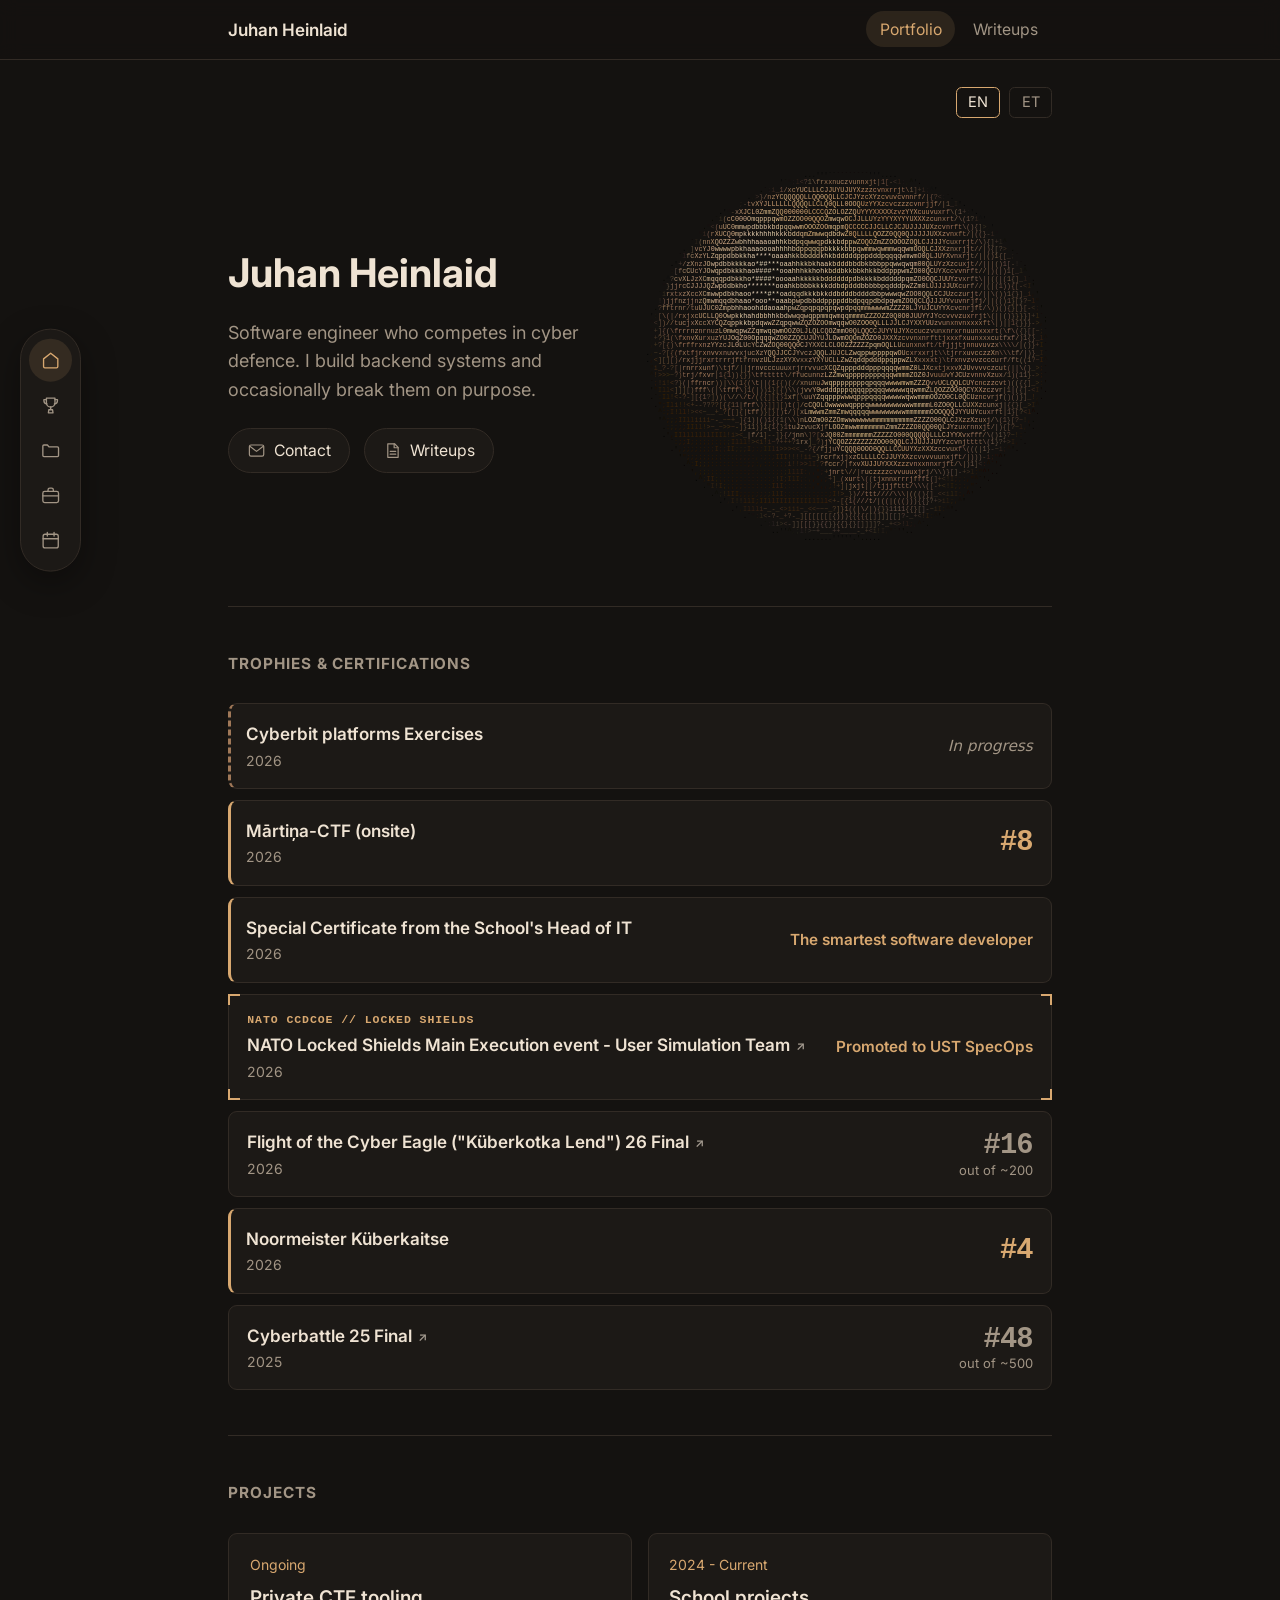
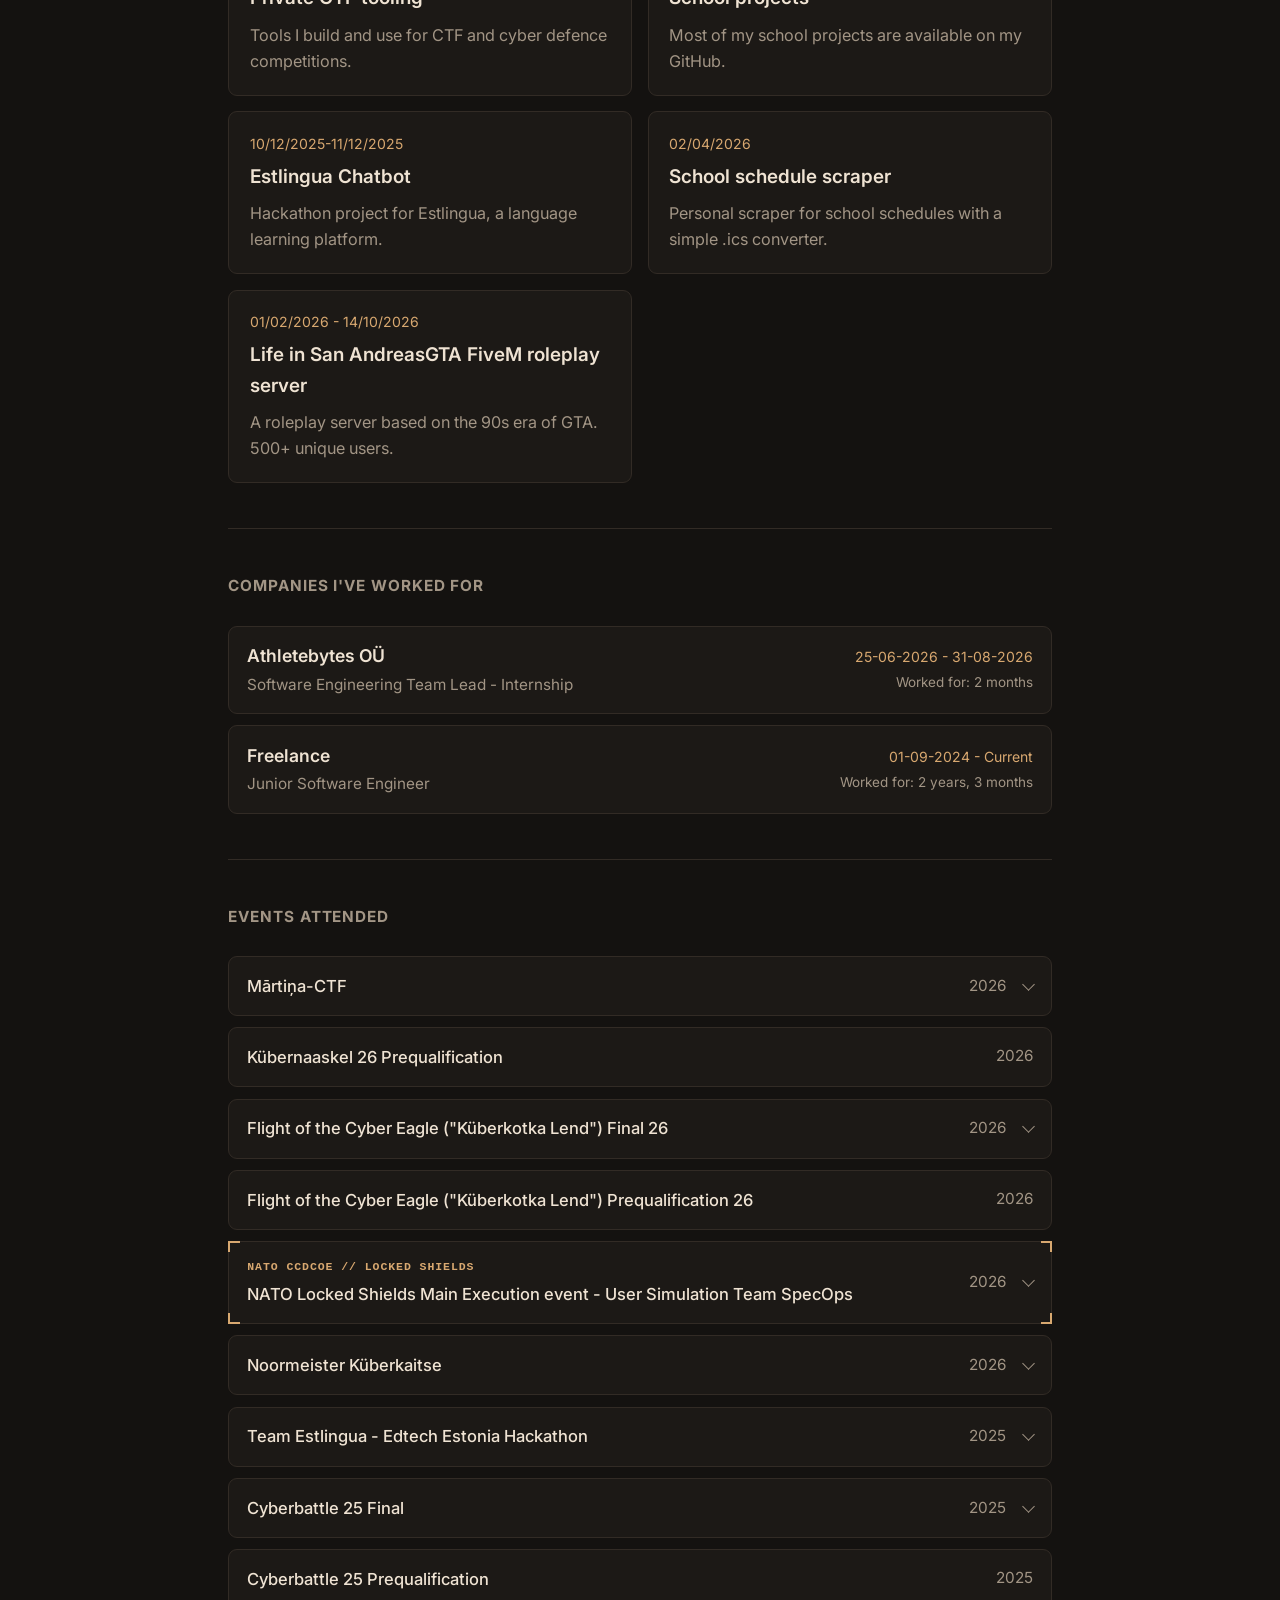
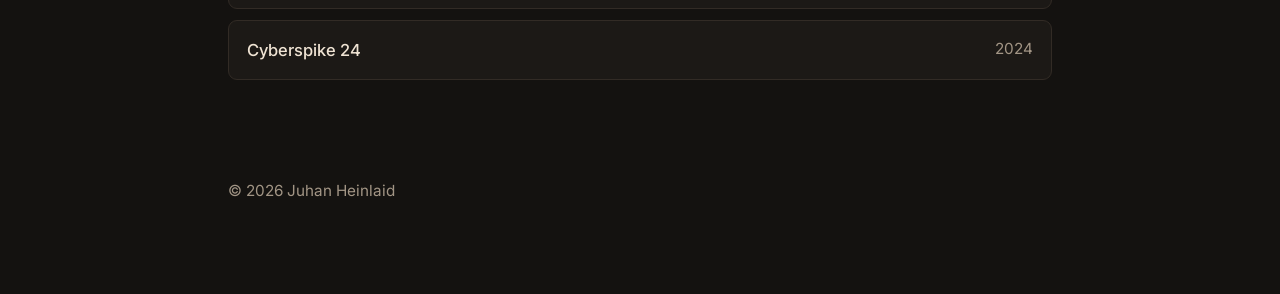
==== commit b3181a62: "update" ====
--- a/index.html
+++ b/index.html
@@ -199,7 +199,7 @@
       { name: "Kübernaaskel 26 Prequalification", date: "2026",
         details: "" },
       { name: "Mārtiņa-CTF", date: "2026",
-        details: "Took first blood on The Mirage. <a href=\"writeups/the-mirage/\">Read the writeup<span class=\"ext\" aria-hidden=\"true\">&#8599;</span></a>" }
+        details: "Finished 8th onsite. Took first blood on The Mirage. <a href=\"writeups/the-mirage/\">Read the writeup<span class=\"ext\" aria-hidden=\"true\">&#8599;</span></a>" }
     ],
     trophies: [
       { year: "2025", name: "Cyberbattle 25 Final", result: "48. place out of ~500",
@@ -210,6 +210,7 @@
       { year: "2026", name: "NATO Locked Shields Main Execution event - User Simulation Team", result: "Promoted to UST SpecOps", highlight: true, featured: true, badge: "NATO CCDCOE // LOCKED SHIELDS",
         link: "https://ccdcoe.org/exercises/locked-shields/" },
       { year: "2026", name: "Special Certificate from the School's Head of IT", result: "The smartest software developer", highlight: true },
+      { year: "2026", name: "Mārtiņa-CTF (onsite)", result: "8. place" },
       { year: "2026", name: "Cyberbit platforms Exercises", result: "In progress", pending: true }
     ],
     companies: [
@@ -291,7 +292,7 @@
       { name: "Kübernaaskel eelvoor 26", date: "2026",
         details: "" },
       { name: "Mārtiņa-CTF", date: "2026",
-        details: "Sain ülesandel The Mirage esimese vere (first blood). <a href=\"writeups/the-mirage/\">Loe lahenduskäiku<span class=\"ext\" aria-hidden=\"true\">&#8599;</span></a>" }
+        details: "Saavutasin kohapeal 8. koha. Sain ülesandel The Mirage esimese vere (first blood). <a href=\"writeups/the-mirage/\">Loe lahenduskäiku<span class=\"ext\" aria-hidden=\"true\">&#8599;</span></a>" }
     ],
     trophies: [
       { year: "2025", name: "Cyberbattle 25 finaal", result: "48. koht ~500 seast",
@@ -302,6 +303,7 @@
       { year: "2026", name: "NATO Locked Shields Main execution - kasutajasimulatsiooni meeskond", result: "Ülendatud UST SpecOpsi", highlight: true, featured: true, badge: "NATO CCDCOE // LOCKED SHIELDS",
         link: "https://ccdcoe.org/exercises/locked-shields/" },
       { year: "2026", name: "Kooli IT valdkonnajuhi eritunnistus", result: "Kõige nutikam tarkvaraarendaja", highlight: true },
+      { year: "2026", name: "Mārtiņa-CTF (kohapeal)", result: "8. koht" },
       { year: "2026", name: "Cyberbit platvormi harjutused", result: "Pooleli", pending: true }
     ],
     companies: [
